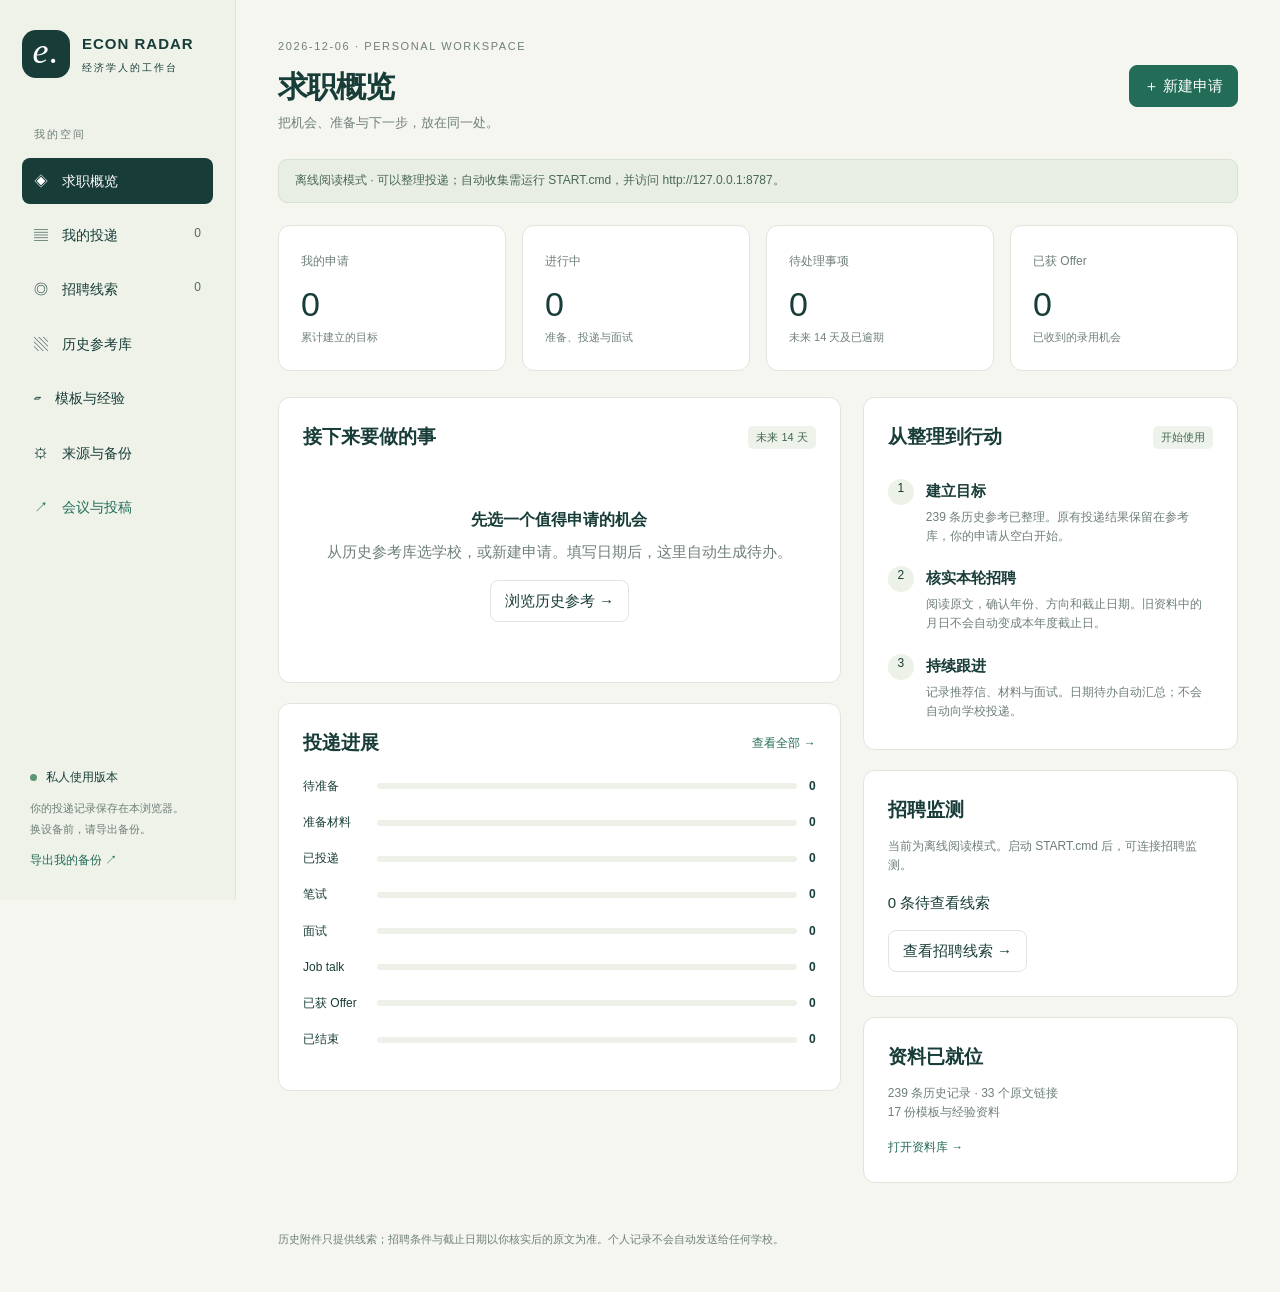
==== web/index.html @ aabb8504 "Add files via upload" ====
<!doctype html>
<html lang="zh-CN"><head><meta charset="utf-8"><meta name="viewport" content="width=device-width,initial-scale=1"><title>Econ Radar · 私人求职工作台</title><link rel="stylesheet" href="jobs.css"><script src="reference-data.js" defer></script><script src="core.js" defer></script><script src="jobs.js" defer></script></head>
<body>
<aside class="sidebar"><a class="brand" href="index.html"><span class="brandmark">e.</span><span>ECON RADAR<small>经济学人的工作台</small></span></a><div class="section-label">我的空间</div><nav aria-label="主导航"><button data-tab="overview" class="active">◈　求职概览</button><button data-tab="jobs">▤　我的投递 <span id="job-count">0</span></button><button data-tab="feed">◎　招聘线索 <span id="feed-count">0</span></button><button data-tab="references">▧　历史参考库</button><button data-tab="resources">▱　模板与经验</button><button data-tab="settings">⚙　来源与备份</button><a href="conferences.html">↗　会议与投稿</a></nav><div class="sidebar-foot"><span class="dot"></span> 私人使用版本<p>你的投递记录保存在本浏览器。<br>换设备前，请导出备份。</p><button id="side-backup" class="subtle">导出我的备份 ↗</button></div></aside>
<main><header><div><div class="eyebrow" id="today"></div><h1 id="page-title">求职概览</h1><p id="page-subtitle">把机会、准备与下一步，放在同一处。</p></div><button class="primary" id="add-job">＋ 新建申请</button></header>
<div id="storage-warning" class="notice danger" hidden></div><div id="mode-note" class="notice"></div><div id="main-content"></div><footer>历史附件只提供线索；招聘条件与截止日期以你核实后的原文为准。个人记录不会自动发送给任何学校。</footer></main>
<dialog id="editor"><form id="job-form"><div class="dialog-head"><div><div class="eyebrow">APPLICATION</div><h2 id="editor-title">新建申请</h2></div><button type="button" data-close aria-label="关闭">✕</button></div><input type="hidden" name="id"><div class="form-grid">
<label>学校 / 机构 *<input name="school" required maxlength="300"></label><label>学院 / 部门<input name="department" maxlength="300"></label><label>岗位<input name="role" placeholder="助理教授、讲师、博士后…"></label><label>城市<input name="city"></label><label>研究方向<input name="field"></label><label>优先级<select name="priority"><option>普通</option><option>优先</option><option>备选</option></select></label><label class="wide">招聘原文链接<input name="url" type="url" placeholder="https://…"></label><label>投递截止日期<input name="deadline" type="date"></label><label>投递阶段<select name="stage" id="stage-options"></select></label><label>投递日期<input name="appliedAt" type="date"></label><label>面试 / Job talk 日期<input name="interviewAt" type="date"></label><label>下次跟进日期<input name="followupAt" type="date"></label><label>推荐信截止日期<input name="referenceDue" type="date"></label><label>推荐信提交方式<select name="referenceMethod"><option>未确认</option><option>推荐人邮件发送</option><option>AEA 系统</option><option>学校系统</option><option>本人提交</option><option>无需推荐信</option></select></label><label>推荐信状态<select name="referenceState"><option>未联系</option><option>已联系</option><option>待发送</option><option>已完成</option></select></label>
<fieldset class="wide"><legend>已准备的材料</legend><div id="material-options" class="checks"></div></fieldset><label class="wide check"><input name="verified" type="checkbox">我已打开招聘原文，核实此岗位与填写的日期</label><label class="wide">私人备注 / 下一步<textarea name="notes" rows="4" placeholder="需要做什么、联系人、面试反馈…"></textarea></label><details class="wide"><summary>待遇与工作条件（填写已核实的信息）</summary><div class="form-grid"><label>待遇<input name="salary" placeholder="金额、税前税后、年份"></label><label>考核与聘期<input name="tenure"></label><label class="wide">教学和其他要求<input name="teaching"></label></div></details><input type="hidden" name="source"><div id="job-history" class="wide muted"></div></div><p id="form-error" class="error" role="alert"></p><div class="dialog-actions"><button type="button" id="delete-job" class="danger-text">删除申请</button><span class="spacer"></span><button type="button" data-close>取消</button><button class="primary" type="submit">保存申请</button></div></form></dialog>
<dialog id="detail"><div class="dialog-head"><h2>历史参考原文</h2><button data-close aria-label="关闭">✕</button></div><div id="detail-body"></div><div class="dialog-actions"><button data-close>关闭</button></div></dialog><input id="import-file" type="file" accept=".json,.csv" hidden><div id="toast" role="status" aria-live="polite"></div>
</body></html>
---- web/jobs.css ----
:root{--ink:#183d38;--muted:#6f7f79;--green:#236c58;--line:#dfe6de;--paper:#f5f6f0;--amber:#946019}*{box-sizing:border-box}body{margin:0;background:var(--paper);color:var(--ink);font:15px/1.6 -apple-system,BlinkMacSystemFont,"Segoe UI","Microsoft YaHei",sans-serif}button,input,select,textarea{font:inherit}button,a,input,select,textarea{touch-action:manipulation}button{cursor:pointer;border:1px solid var(--line);background:white;color:var(--ink);border-radius:8px;padding:8px 14px}button:hover{border-color:#5a8973;background:#f3f8f2}a{color:var(--green);text-decoration:none}a:hover{text-decoration:underline}button:focus-visible,a:focus-visible,input:focus,select:focus,textarea:focus{outline:2px solid #5a8973;outline-offset:3px}.sidebar{width:236px;position:fixed;inset:0 auto 0 0;padding:30px 22px;background:#eef2e9;border-right:1px solid var(--line);display:flex;flex-direction:column}.brand{display:flex;align-items:center;gap:12px;font-size:15px;font-weight:750;letter-spacing:1px;color:var(--ink)}.brandmark{font:italic 36px Georgia;background:var(--ink);color:#fff;width:48px;height:48px;text-align:center;border-radius:14px}.brand small{display:block;font-size:10px;font-weight:400;letter-spacing:2px;margin-top:4px}.section-label{font-size:11px;color:var(--muted);margin:48px 12px 14px;letter-spacing:2px}nav{display:grid;gap:8px}nav button,nav a{border:0;background:transparent;text-align:left;padding:12px;border-radius:8px;font-size:14px;display:block}nav .active{background:var(--ink);color:white}nav button span{float:right;font-size:12px;opacity:.75}.sidebar-foot{margin-top:auto;font-size:12px;padding:22px 8px 0}.sidebar-foot p{font-size:11px;color:var(--muted);line-height:1.9}.dot{display:inline-block;width:7px;height:7px;border-radius:50%;background:#5d9673;margin-right:6px}.subtle{background:none;border:0;padding:0;color:var(--green);font-size:12px}main{margin-left:236px;padding:38px 42px;max-width:1680px}header{display:flex;align-items:center;justify-content:space-between;gap:20px;margin-bottom:26px}.eyebrow{font-size:11px;letter-spacing:1.6px;color:var(--muted)}h1{font-size:30px;line-height:1.4;letter-spacing:-1px;margin:10px 0 5px}h2{font-size:19px;margin:0 0 12px}h3{font-size:15px;margin:0 0 5px}header p{margin:0;color:var(--muted);font-size:13px}.primary{background:var(--green);border-color:var(--green);color:white}.primary:hover{background:var(--ink);color:white}.notice{background:#e8eee4;border:1px solid #d7e1d3;padding:11px 16px;border-radius:9px;font-size:12px;margin-bottom:22px;color:#4a6759}.danger{background:#fff0ed;border-color:#ebc4bc;color:#9d3020}.stats{display:grid;grid-template-columns:repeat(4,1fr);gap:16px;margin-bottom:26px}.stat{background:white;border:1px solid var(--line);border-radius:12px;padding:22px}.stat small{color:var(--muted);font-size:12px}.stat strong{display:block;font-size:34px;line-height:1.2;margin-top:12px;font-weight:500}.stat em{font-style:normal;color:var(--muted);font-size:11px}.grid{display:grid;grid-template-columns:1.5fr 1fr;gap:22px}.panel{background:white;border:1px solid var(--line);border-radius:12px;padding:24px;margin-bottom:20px}.panel-head{display:flex;justify-content:space-between;gap:12px;align-items:center;margin-bottom:18px}.panel-head h2{margin:0}.muted{color:var(--muted);font-size:12px}.empty{padding:36px 20px;text-align:center;color:var(--muted)}.empty strong{color:var(--ink);display:block;font-size:16px;margin-bottom:8px}.empty button{margin-top:16px}.task{display:flex;align-items:center;gap:14px;padding:14px 0;border-bottom:1px solid #edf0ea}.task:last-child{border:0}.task-date{min-width:64px;font-size:13px;font-weight:600}.task .grow{flex:1}.pill{display:inline-block;padding:3px 8px;background:#edf3eb;border-radius:5px;font-size:11px;white-space:nowrap;color:#42644f}.pill.warn{background:#fbefd9;color:var(--amber)}.pill.red{background:#fbe9e5;color:#9d3020}.toolbar{display:flex;gap:10px;flex-wrap:wrap;margin-bottom:20px}input,select,textarea{border:1px solid var(--line);border-radius:7px;background:white;padding:9px 11px;min-width:0;color:var(--ink)}.toolbar input{flex:1;min-width:190px}label{display:grid;gap:6px;font-size:12px}label input,label select,label textarea{width:100%;font-size:14px}.table-wrap{overflow-x:auto;background:white;border:1px solid var(--line);border-radius:10px}table{border-collapse:collapse;width:100%;text-align:left;font-size:13px}th{background:#edf1e8;font-size:11px;font-weight:500;color:#526e5e;padding:13px 16px;white-space:nowrap}td{padding:16px;vertical-align:top;border-bottom:1px solid #edf0ea;min-width:110px}td:first-child{min-width:210px}td button{font-size:12px;padding:5px 10px}td strong{font-weight:600}td .muted{display:block;margin-top:5px}.cards{display:grid;grid-template-columns:repeat(2,minmax(0,1fr));gap:16px}.card{background:white;border:1px solid var(--line);padding:21px;border-radius:11px}.card h3{font-size:16px;margin:10px 0}.card p{font-size:12px;color:var(--muted);overflow-wrap:anywhere}.card-actions{display:flex;gap:10px;align-items:center;flex-wrap:wrap;margin-top:18px;font-size:12px}.card-actions button{font-size:12px}.progress-row{display:flex;align-items:center;gap:12px;font-size:12px;margin:17px 0}.progress-row span{width:62px}.progress-row .bar{height:6px;background:#edf1e8;flex:1;border-radius:4px;overflow:hidden}.bar i{display:block;height:100%;background:#699578}.steps{display:grid;gap:16px;padding-top:8px}.steps p{margin:4px 0;color:var(--muted);font-size:12px}.step{display:flex;gap:12px}.step>span{border-radius:50%;width:26px;height:26px;text-align:center;background:#edf2e8;font-size:12px;flex:none}.pager{display:flex;justify-content:space-between;align-items:center;margin-top:18px;font-size:12px}.source-row{display:flex;gap:15px;align-items:flex-start;padding:17px 0;border-bottom:1px solid var(--line)}.source-row>div{flex:1;min-width:0}.source-row p{font-size:12px;margin:4px 0;overflow-wrap:anywhere}.source-row input{margin-top:5px}.source-row button{font-size:11px}footer{font-size:11px;color:var(--muted);padding:28px 0 5px}dialog{border:1px solid var(--line);border-radius:15px;padding:26px;width:min(780px,94vw);max-height:90vh;color:var(--ink);box-shadow:0 24px 90px #10291d33}dialog::backdrop{background:#152c2666}.dialog-head,.dialog-actions{display:flex;gap:12px;justify-content:space-between;align-items:center}.dialog-head{margin-bottom:22px}.dialog-head h2{margin:2px 0}.dialog-head button{border:0}.form-grid{display:grid;grid-template-columns:1fr 1fr;gap:16px}.wide{grid-column:1/-1}.check{display:flex;align-items:center}.check input{width:auto}.checks{display:flex;flex-wrap:wrap;gap:14px}.checks label{display:flex;align-items:center}.checks input{width:auto}fieldset{border:1px solid var(--line);border-radius:8px;padding:14px;font-size:12px}.dialog-actions{padding-top:22px}.spacer{flex:1}.danger-text,.error{color:#a84230}.error{font-size:12px}.form-grid details .form-grid{margin-top:12px}pre{white-space:pre-wrap;overflow-wrap:anywhere;background:var(--paper);padding:18px;font:13px/1.8 inherit}#toast{position:fixed;bottom:24px;left:50%;transform:translateX(-50%);background:var(--ink);color:white;padding:12px 22px;border-radius:8px;z-index:10;display:none;font-size:13px;max-width:90vw}button:disabled{opacity:.45;cursor:not-allowed}[hidden]{display:none!important}.section-gap{margin-top:24px}.resource{display:flex;justify-content:space-between;gap:16px;padding:13px 0;border-bottom:1px solid var(--line);font-size:13px}.resource span{overflow-wrap:anywhere}.source-add{display:grid;grid-template-columns:1fr 2fr auto;gap:10px;margin-top:20px}.links-list a{display:block;font-size:13px;margin:15px 0;overflow-wrap:anywhere}@media(max-width:1050px){.sidebar{width:200px;padding:25px 15px}main{margin-left:200px;padding:28px 25px}.grid{grid-template-columns:1fr}.stats{gap:10px}.stat{padding:16px}.cards{grid-template-columns:1fr}}@media(max-width:700px){.sidebar{position:static;width:auto;padding:18px}.brand{font-size:13px}.brandmark{width:38px;height:38px;font-size:28px}.section-label,.sidebar-foot{display:none}nav{display:flex;overflow-x:auto;margin-top:18px;gap:5px}nav button,nav a{white-space:nowrap;padding:9px 10px;font-size:12px}nav button span{display:none}main{margin:0;padding:24px 16px}h1{font-size:25px}header{align-items:flex-start}.stats{grid-template-columns:repeat(2,1fr)}.stat strong{font-size:28px}.panel{padding:18px}.form-grid{grid-template-columns:1fr}.wide{grid-column:1}.source-add{grid-template-columns:1fr}dialog{padding:20px}.task{flex-wrap:wrap}.cards{grid-template-columns:1fr}header .primary{font-size:12px;padding:8px 10px;white-space:nowrap}}
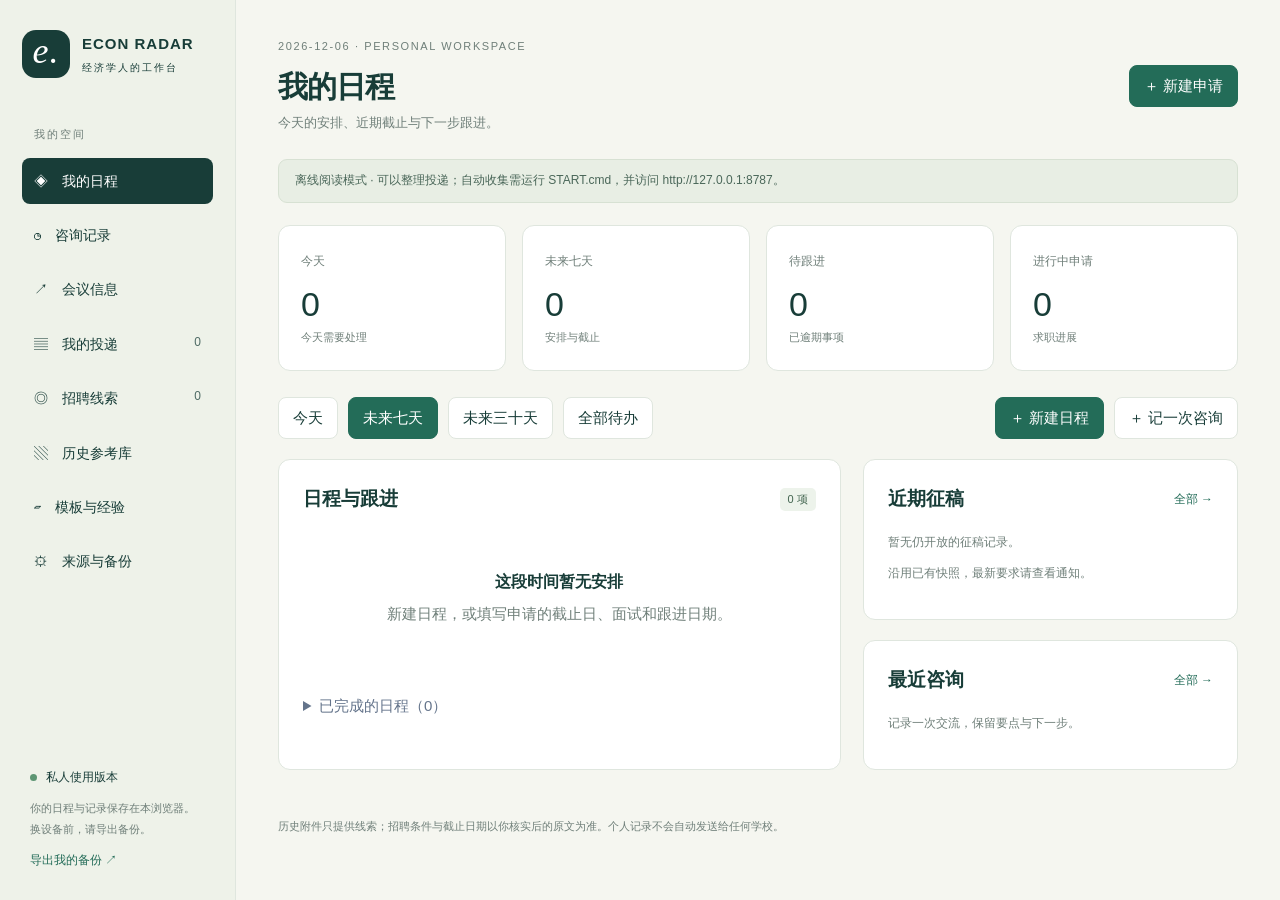
==== commit 853b75b2: "feat: add schedule homepage, consultation records and conference planning" ====
--- a/web/index.html
+++ b/web/index.html
@@ -1,11 +1,11 @@
 <!doctype html>
-<html lang="zh-CN"><head><meta charset="utf-8"><meta name="viewport" content="width=device-width,initial-scale=1"><title>Econ Radar · 私人求职工作台</title><link rel="stylesheet" href="jobs.css"><script src="reference-data.js" defer></script><script src="core.js" defer></script><script src="jobs.js" defer></script></head>
+<html lang="zh-CN"><head><meta charset="utf-8"><meta name="viewport" content="width=device-width,initial-scale=1"><title>Econ Radar · 私人专业工作台</title><link rel="stylesheet" href="jobs.css"><script src="reference-data.js" defer></script><script src="conference-data.js" defer></script><script src="core.js" defer></script><script src="jobs.js" defer></script></head>
 <body>
-<aside class="sidebar"><a class="brand" href="index.html"><span class="brandmark">e.</span><span>ECON RADAR<small>经济学人的工作台</small></span></a><div class="section-label">我的空间</div><nav aria-label="主导航"><button data-tab="overview" class="active">◈　求职概览</button><button data-tab="jobs">▤　我的投递 <span id="job-count">0</span></button><button data-tab="feed">◎　招聘线索 <span id="feed-count">0</span></button><button data-tab="references">▧　历史参考库</button><button data-tab="resources">▱　模板与经验</button><button data-tab="settings">⚙　来源与备份</button><a href="conferences.html">↗　会议与投稿</a></nav><div class="sidebar-foot"><span class="dot"></span> 私人使用版本<p>你的投递记录保存在本浏览器。<br>换设备前，请导出备份。</p><button id="side-backup" class="subtle">导出我的备份 ↗</button></div></aside>
+<aside class="sidebar"><a class="brand" href="index.html"><span class="brandmark">e.</span><span>ECON RADAR<small>经济学人的工作台</small></span></a><div class="section-label">我的空间</div><nav aria-label="主导航"><button data-tab="overview" class="active">◈　我的日程</button><button data-tab="consultations">◷　咨询记录</button><button data-tab="conferences">↗　会议信息</button><button data-tab="jobs">▤　我的投递 <span id="job-count">0</span></button><button data-tab="feed">◎　招聘线索 <span id="feed-count">0</span></button><button data-tab="references">▧　历史参考库</button><button data-tab="resources">▱　模板与经验</button><button data-tab="settings">⚙　来源与备份</button></nav><div class="sidebar-foot"><span class="dot"></span> 私人使用版本<p>你的日程与记录保存在本浏览器。<br>换设备前，请导出备份。</p><button id="side-backup" class="subtle">导出我的备份 ↗</button></div></aside>
 <main><header><div><div class="eyebrow" id="today"></div><h1 id="page-title">求职概览</h1><p id="page-subtitle">把机会、准备与下一步，放在同一处。</p></div><button class="primary" id="add-job">＋ 新建申请</button></header>
 <div id="storage-warning" class="notice danger" hidden></div><div id="mode-note" class="notice"></div><div id="main-content"></div><footer>历史附件只提供线索；招聘条件与截止日期以你核实后的原文为准。个人记录不会自动发送给任何学校。</footer></main>
 <dialog id="editor"><form id="job-form"><div class="dialog-head"><div><div class="eyebrow">APPLICATION</div><h2 id="editor-title">新建申请</h2></div><button type="button" data-close aria-label="关闭">✕</button></div><input type="hidden" name="id"><div class="form-grid">
 <label>学校 / 机构 *<input name="school" required maxlength="300"></label><label>学院 / 部门<input name="department" maxlength="300"></label><label>岗位<input name="role" placeholder="助理教授、讲师、博士后…"></label><label>城市<input name="city"></label><label>研究方向<input name="field"></label><label>优先级<select name="priority"><option>普通</option><option>优先</option><option>备选</option></select></label><label class="wide">招聘原文链接<input name="url" type="url" placeholder="https://…"></label><label>投递截止日期<input name="deadline" type="date"></label><label>投递阶段<select name="stage" id="stage-options"></select></label><label>投递日期<input name="appliedAt" type="date"></label><label>面试 / Job talk 日期<input name="interviewAt" type="date"></label><label>下次跟进日期<input name="followupAt" type="date"></label><label>推荐信截止日期<input name="referenceDue" type="date"></label><label>推荐信提交方式<select name="referenceMethod"><option>未确认</option><option>推荐人邮件发送</option><option>AEA 系统</option><option>学校系统</option><option>本人提交</option><option>无需推荐信</option></select></label><label>推荐信状态<select name="referenceState"><option>未联系</option><option>已联系</option><option>待发送</option><option>已完成</option></select></label>
 <fieldset class="wide"><legend>已准备的材料</legend><div id="material-options" class="checks"></div></fieldset><label class="wide check"><input name="verified" type="checkbox">我已打开招聘原文，核实此岗位与填写的日期</label><label class="wide">私人备注 / 下一步<textarea name="notes" rows="4" placeholder="需要做什么、联系人、面试反馈…"></textarea></label><details class="wide"><summary>待遇与工作条件（填写已核实的信息）</summary><div class="form-grid"><label>待遇<input name="salary" placeholder="金额、税前税后、年份"></label><label>考核与聘期<input name="tenure"></label><label class="wide">教学和其他要求<input name="teaching"></label></div></details><input type="hidden" name="source"><div id="job-history" class="wide muted"></div></div><p id="form-error" class="error" role="alert"></p><div class="dialog-actions"><button type="button" id="delete-job" class="danger-text">删除申请</button><span class="spacer"></span><button type="button" data-close>取消</button><button class="primary" type="submit">保存申请</button></div></form></dialog>
 <dialog id="detail"><div class="dialog-head"><h2>历史参考原文</h2><button data-close aria-label="关闭">✕</button></div><div id="detail-body"></div><div class="dialog-actions"><button data-close>关闭</button></div></dialog><input id="import-file" type="file" accept=".json,.csv" hidden><div id="toast" role="status" aria-live="polite"></div>
-</body></html>
+<dialog id="planner-editor"><form id="planner-form"><div class="dialog-head"><h2 id="planner-title">新建日程</h2><button type="button" data-close aria-label="关闭">✕</button></div><div id="planner-fields" class="form-grid"></div><p id="planner-error" class="error" role="alert"></p><div class="dialog-actions"><button type="button" id="planner-delete" class="danger-text">删除记录</button><span class="spacer"></span><button type="button" data-close>取消</button><button class="primary">保存</button></div></form></dialog></body></html>
--- a/web/jobs.css
+++ b/web/jobs.css
@@ -1 +1,4 @@
 :root{--ink:#183d38;--muted:#6f7f79;--green:#236c58;--line:#dfe6de;--paper:#f5f6f0;--amber:#946019}*{box-sizing:border-box}body{margin:0;background:var(--paper);color:var(--ink);font:15px/1.6 -apple-system,BlinkMacSystemFont,"Segoe UI","Microsoft YaHei",sans-serif}button,input,select,textarea{font:inherit}button,a,input,select,textarea{touch-action:manipulation}button{cursor:pointer;border:1px solid var(--line);background:white;color:var(--ink);border-radius:8px;padding:8px 14px}button:hover{border-color:#5a8973;background:#f3f8f2}a{color:var(--green);text-decoration:none}a:hover{text-decoration:underline}button:focus-visible,a:focus-visible,input:focus,select:focus,textarea:focus{outline:2px solid #5a8973;outline-offset:3px}.sidebar{width:236px;position:fixed;inset:0 auto 0 0;padding:30px 22px;background:#eef2e9;border-right:1px solid var(--line);display:flex;flex-direction:column}.brand{display:flex;align-items:center;gap:12px;font-size:15px;font-weight:750;letter-spacing:1px;color:var(--ink)}.brandmark{font:italic 36px Georgia;background:var(--ink);color:#fff;width:48px;height:48px;text-align:center;border-radius:14px}.brand small{display:block;font-size:10px;font-weight:400;letter-spacing:2px;margin-top:4px}.section-label{font-size:11px;color:var(--muted);margin:48px 12px 14px;letter-spacing:2px}nav{display:grid;gap:8px}nav button,nav a{border:0;background:transparent;text-align:left;padding:12px;border-radius:8px;font-size:14px;display:block}nav .active{background:var(--ink);color:white}nav button span{float:right;font-size:12px;opacity:.75}.sidebar-foot{margin-top:auto;font-size:12px;padding:22px 8px 0}.sidebar-foot p{font-size:11px;color:var(--muted);line-height:1.9}.dot{display:inline-block;width:7px;height:7px;border-radius:50%;background:#5d9673;margin-right:6px}.subtle{background:none;border:0;padding:0;color:var(--green);font-size:12px}main{margin-left:236px;padding:38px 42px;max-width:1680px}header{display:flex;align-items:center;justify-content:space-between;gap:20px;margin-bottom:26px}.eyebrow{font-size:11px;letter-spacing:1.6px;color:var(--muted)}h1{font-size:30px;line-height:1.4;letter-spacing:-1px;margin:10px 0 5px}h2{font-size:19px;margin:0 0 12px}h3{font-size:15px;margin:0 0 5px}header p{margin:0;color:var(--muted);font-size:13px}.primary{background:var(--green);border-color:var(--green);color:white}.primary:hover{background:var(--ink);color:white}.notice{background:#e8eee4;border:1px solid #d7e1d3;padding:11px 16px;border-radius:9px;font-size:12px;margin-bottom:22px;color:#4a6759}.danger{background:#fff0ed;border-color:#ebc4bc;color:#9d3020}.stats{display:grid;grid-template-columns:repeat(4,1fr);gap:16px;margin-bottom:26px}.stat{background:white;border:1px solid var(--line);border-radius:12px;padding:22px}.stat small{color:var(--muted);font-size:12px}.stat strong{display:block;font-size:34px;line-height:1.2;margin-top:12px;font-weight:500}.stat em{font-style:normal;color:var(--muted);font-size:11px}.grid{display:grid;grid-template-columns:1.5fr 1fr;gap:22px}.panel{background:white;border:1px solid var(--line);border-radius:12px;padding:24px;margin-bottom:20px}.panel-head{display:flex;justify-content:space-between;gap:12px;align-items:center;margin-bottom:18px}.panel-head h2{margin:0}.muted{color:var(--muted);font-size:12px}.empty{padding:36px 20px;text-align:center;color:var(--muted)}.empty strong{color:var(--ink);display:block;font-size:16px;margin-bottom:8px}.empty button{margin-top:16px}.task{display:flex;align-items:center;gap:14px;padding:14px 0;border-bottom:1px solid #edf0ea}.task:last-child{border:0}.task-date{min-width:64px;font-size:13px;font-weight:600}.task .grow{flex:1}.pill{display:inline-block;padding:3px 8px;background:#edf3eb;border-radius:5px;font-size:11px;white-space:nowrap;color:#42644f}.pill.warn{background:#fbefd9;color:var(--amber)}.pill.red{background:#fbe9e5;color:#9d3020}.toolbar{display:flex;gap:10px;flex-wrap:wrap;margin-bottom:20px}input,select,textarea{border:1px solid var(--line);border-radius:7px;background:white;padding:9px 11px;min-width:0;color:var(--ink)}.toolbar input{flex:1;min-width:190px}label{display:grid;gap:6px;font-size:12px}label input,label select,label textarea{width:100%;font-size:14px}.table-wrap{overflow-x:auto;background:white;border:1px solid var(--line);border-radius:10px}table{border-collapse:collapse;width:100%;text-align:left;font-size:13px}th{background:#edf1e8;font-size:11px;font-weight:500;color:#526e5e;padding:13px 16px;white-space:nowrap}td{padding:16px;vertical-align:top;border-bottom:1px solid #edf0ea;min-width:110px}td:first-child{min-width:210px}td button{font-size:12px;padding:5px 10px}td strong{font-weight:600}td .muted{display:block;margin-top:5px}.cards{display:grid;grid-template-columns:repeat(2,minmax(0,1fr));gap:16px}.card{background:white;border:1px solid var(--line);padding:21px;border-radius:11px}.card h3{font-size:16px;margin:10px 0}.card p{font-size:12px;color:var(--muted);overflow-wrap:anywhere}.card-actions{display:flex;gap:10px;align-items:center;flex-wrap:wrap;margin-top:18px;font-size:12px}.card-actions button{font-size:12px}.progress-row{display:flex;align-items:center;gap:12px;font-size:12px;margin:17px 0}.progress-row span{width:62px}.progress-row .bar{height:6px;background:#edf1e8;flex:1;border-radius:4px;overflow:hidden}.bar i{display:block;height:100%;background:#699578}.steps{display:grid;gap:16px;padding-top:8px}.steps p{margin:4px 0;color:var(--muted);font-size:12px}.step{display:flex;gap:12px}.step>span{border-radius:50%;width:26px;height:26px;text-align:center;background:#edf2e8;font-size:12px;flex:none}.pager{display:flex;justify-content:space-between;align-items:center;margin-top:18px;font-size:12px}.source-row{display:flex;gap:15px;align-items:flex-start;padding:17px 0;border-bottom:1px solid var(--line)}.source-row>div{flex:1;min-width:0}.source-row p{font-size:12px;margin:4px 0;overflow-wrap:anywhere}.source-row input{margin-top:5px}.source-row button{font-size:11px}footer{font-size:11px;color:var(--muted);padding:28px 0 5px}dialog{border:1px solid var(--line);border-radius:15px;padding:26px;width:min(780px,94vw);max-height:90vh;color:var(--ink);box-shadow:0 24px 90px #10291d33}dialog::backdrop{background:#152c2666}.dialog-head,.dialog-actions{display:flex;gap:12px;justify-content:space-between;align-items:center}.dialog-head{margin-bottom:22px}.dialog-head h2{margin:2px 0}.dialog-head button{border:0}.form-grid{display:grid;grid-template-columns:1fr 1fr;gap:16px}.wide{grid-column:1/-1}.check{display:flex;align-items:center}.check input{width:auto}.checks{display:flex;flex-wrap:wrap;gap:14px}.checks label{display:flex;align-items:center}.checks input{width:auto}fieldset{border:1px solid var(--line);border-radius:8px;padding:14px;font-size:12px}.dialog-actions{padding-top:22px}.spacer{flex:1}.danger-text,.error{color:#a84230}.error{font-size:12px}.form-grid details .form-grid{margin-top:12px}pre{white-space:pre-wrap;overflow-wrap:anywhere;background:var(--paper);padding:18px;font:13px/1.8 inherit}#toast{position:fixed;bottom:24px;left:50%;transform:translateX(-50%);background:var(--ink);color:white;padding:12px 22px;border-radius:8px;z-index:10;display:none;font-size:13px;max-width:90vw}button:disabled{opacity:.45;cursor:not-allowed}[hidden]{display:none!important}.section-gap{margin-top:24px}.resource{display:flex;justify-content:space-between;gap:16px;padding:13px 0;border-bottom:1px solid var(--line);font-size:13px}.resource span{overflow-wrap:anywhere}.source-add{display:grid;grid-template-columns:1fr 2fr auto;gap:10px;margin-top:20px}.links-list a{display:block;font-size:13px;margin:15px 0;overflow-wrap:anywhere}@media(max-width:1050px){.sidebar{width:200px;padding:25px 15px}main{margin-left:200px;padding:28px 25px}.grid{grid-template-columns:1fr}.stats{gap:10px}.stat{padding:16px}.cards{grid-template-columns:1fr}}@media(max-width:700px){.sidebar{position:static;width:auto;padding:18px}.brand{font-size:13px}.brandmark{width:38px;height:38px;font-size:28px}.section-label,.sidebar-foot{display:none}nav{display:flex;overflow-x:auto;margin-top:18px;gap:5px}nav button,nav a{white-space:nowrap;padding:9px 10px;font-size:12px}nav button span{display:none}main{margin:0;padding:24px 16px}h1{font-size:25px}header{align-items:flex-start}.stats{grid-template-columns:repeat(2,1fr)}.stat strong{font-size:28px}.panel{padding:18px}.form-grid{grid-template-columns:1fr}.wide{grid-column:1}.source-add{grid-template-columns:1fr}dialog{padding:20px}.task{flex-wrap:wrap}.cards{grid-template-columns:1fr}header .primary{font-size:12px;padding:8px 10px;white-space:nowrap}}
+
+/* Schedule and consultation views */
+.task-date small{display:block;font-size:11px;margin-top:5px}.record-text{white-space:pre-wrap;overflow-wrap:anywhere;max-height:240px;overflow:auto}.upcoming{padding:16px 0;border-bottom:1px solid var(--line,#e5e7eb)}.upcoming h3{margin:10px 0;font-size:15px;line-height:1.6}.completed{margin-top:20px;color:#64748b}.completed summary{cursor:pointer;padding:12px 0}.range-tabs{flex-wrap:wrap}.task .grow{min-width:0;overflow-wrap:anywhere}.card h3{overflow-wrap:anywhere}.card-actions{flex-wrap:wrap}#planner-editor{width:min(760px,calc(100vw - 32px));max-height:90vh;overflow:auto}#planner-editor textarea{resize:vertical}@media(max-width:700px){.task{flex-wrap:wrap;gap:10px}.task .grow{flex-basis:calc(100% - 80px)}.range-tabs .spacer{display:none}.stats{grid-template-columns:repeat(2,1fr)}.panel-head{flex-wrap:wrap;gap:10px}.toolbar input{min-width:0}.cards{grid-template-columns:1fr}}
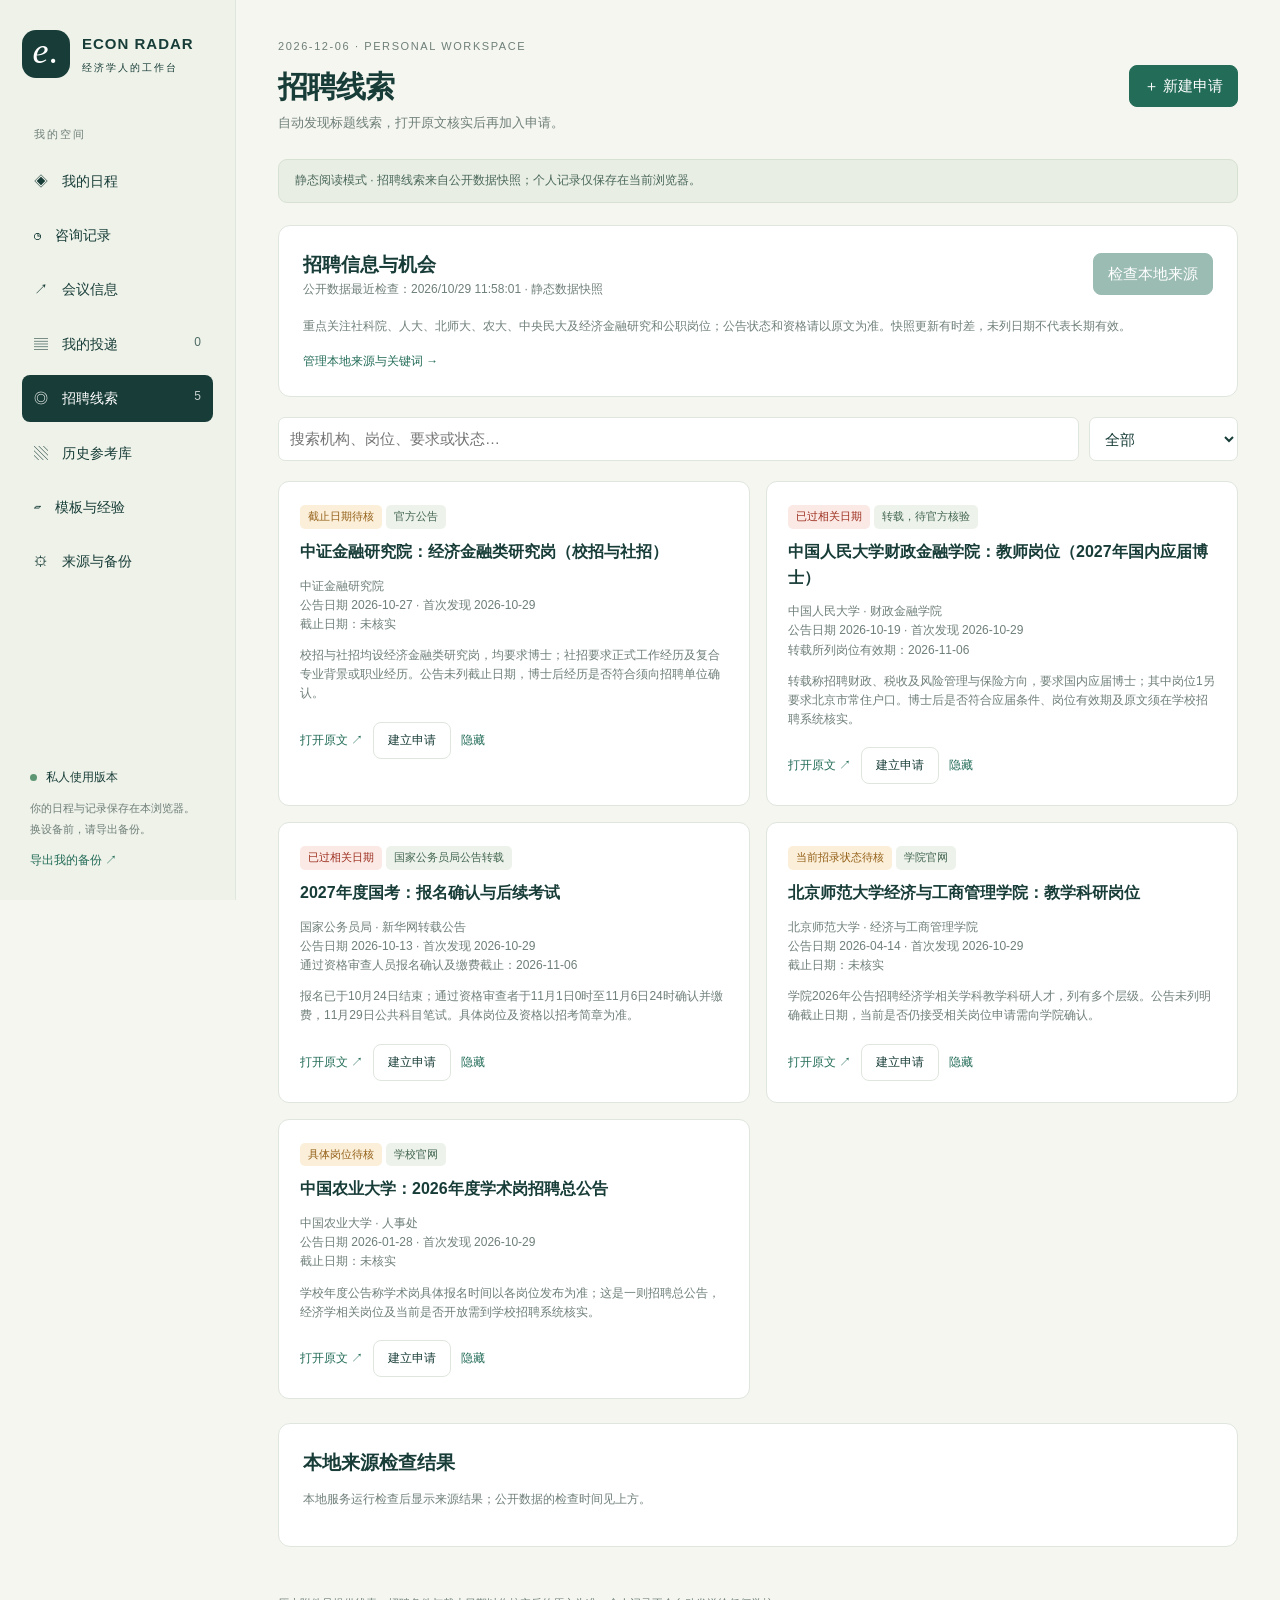
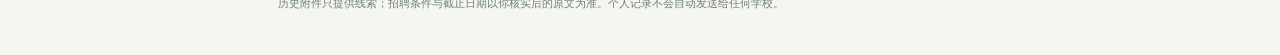
==== commit 2710e7c3: "Add public economics recruitment feed" ====
--- a/web/index.html
+++ b/web/index.html
@@ -1,7 +1,7 @@
 <!doctype html>
-<html lang="zh-CN"><head><meta charset="utf-8"><meta name="viewport" content="width=device-width,initial-scale=1"><title>Econ Radar · 私人专业工作台</title><link rel="stylesheet" href="jobs.css"><script src="reference-data.js" defer></script><script src="conference-data.js" defer></script><script src="core.js" defer></script><script src="jobs.js" defer></script></head>
+<html lang="zh-CN"><head><meta charset="utf-8"><meta name="viewport" content="width=device-width,initial-scale=1"><title>Econ Radar · 私人专业工作台</title><link rel="stylesheet" href="jobs.css"><script src="reference-data.js" defer></script><script src="conference-data.js" defer></script><script src="public-jobs.js" defer></script><script src="core.js" defer></script><script src="jobs.js" defer></script></head>
 <body>
-<aside class="sidebar"><a class="brand" href="index.html"><span class="brandmark">e.</span><span>ECON RADAR<small>经济学人的工作台</small></span></a><div class="section-label">我的空间</div><nav aria-label="主导航"><button data-tab="overview" class="active">◈　我的日程</button><button data-tab="consultations">◷　咨询记录</button><button data-tab="conferences">↗　会议信息</button><button data-tab="jobs">▤　我的投递 <span id="job-count">0</span></button><button data-tab="feed">◎　招聘线索 <span id="feed-count">0</span></button><button data-tab="references">▧　历史参考库</button><button data-tab="resources">▱　模板与经验</button><button data-tab="settings">⚙　来源与备份</button></nav><div class="sidebar-foot"><span class="dot"></span> 私人使用版本<p>你的日程与记录保存在本浏览器。<br>换设备前，请导出备份。</p><button id="side-backup" class="subtle">导出我的备份 ↗</button></div></aside>
+<aside class="sidebar"><a class="brand" href="index.html"><span class="brandmark">e.</span><span>ECON RADAR<small>经济学人的工作台</small></span></a><div class="section-label">我的空间</div><nav aria-label="主导航"><button data-tab="overview">◈　我的日程</button><button data-tab="consultations">◷　咨询记录</button><button data-tab="conferences">↗　会议信息</button><button data-tab="jobs">▤　我的投递 <span id="job-count">0</span></button><button data-tab="feed" class="active">◎　招聘线索 <span id="feed-count">0</span></button><button data-tab="references">▧　历史参考库</button><button data-tab="resources">▱　模板与经验</button><button data-tab="settings">⚙　来源与备份</button></nav><div class="sidebar-foot"><span class="dot"></span> 私人使用版本<p>你的日程与记录保存在本浏览器。<br>换设备前，请导出备份。</p><button id="side-backup" class="subtle">导出我的备份 ↗</button></div></aside>
 <main><header><div><div class="eyebrow" id="today"></div><h1 id="page-title">求职概览</h1><p id="page-subtitle">把机会、准备与下一步，放在同一处。</p></div><button class="primary" id="add-job">＋ 新建申请</button></header>
 <div id="storage-warning" class="notice danger" hidden></div><div id="mode-note" class="notice"></div><div id="main-content"></div><footer>历史附件只提供线索；招聘条件与截止日期以你核实后的原文为准。个人记录不会自动发送给任何学校。</footer></main>
 <dialog id="editor"><form id="job-form"><div class="dialog-head"><div><div class="eyebrow">APPLICATION</div><h2 id="editor-title">新建申请</h2></div><button type="button" data-close aria-label="关闭">✕</button></div><input type="hidden" name="id"><div class="form-grid">
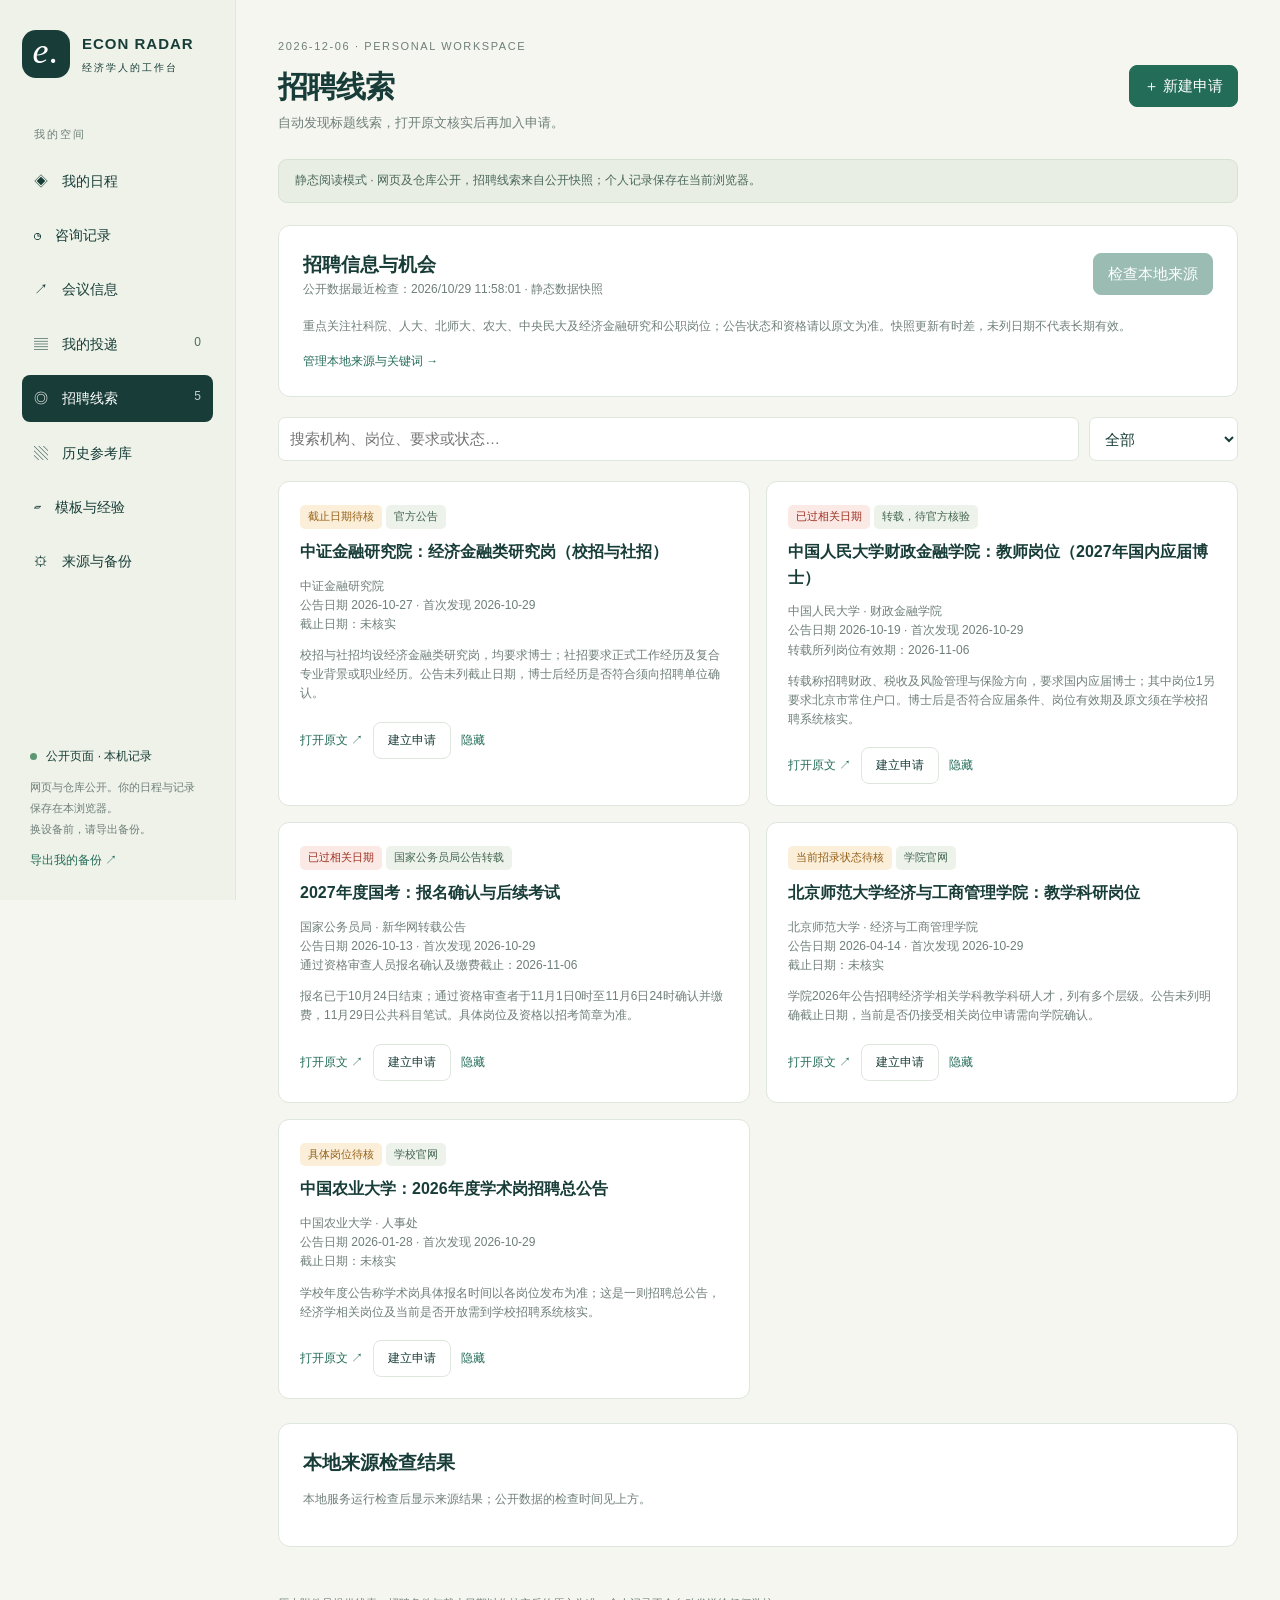
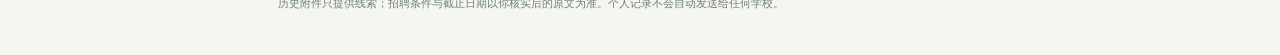
==== commit e7dae636: "Clarify public access and browser-local records" ====
--- a/web/index.html
+++ b/web/index.html
@@ -1,7 +1,7 @@
 <!doctype html>
-<html lang="zh-CN"><head><meta charset="utf-8"><meta name="viewport" content="width=device-width,initial-scale=1"><title>Econ Radar · 私人专业工作台</title><link rel="stylesheet" href="jobs.css"><script src="reference-data.js" defer></script><script src="conference-data.js" defer></script><script src="public-jobs.js" defer></script><script src="core.js" defer></script><script src="jobs.js" defer></script></head>
+<html lang="zh-CN"><head><meta charset="utf-8"><meta name="viewport" content="width=device-width,initial-scale=1"><title>Econ Radar · 经济学求职与会议</title><link rel="stylesheet" href="jobs.css"><script src="reference-data.js" defer></script><script src="conference-data.js" defer></script><script src="public-jobs.js" defer></script><script src="core.js" defer></script><script src="jobs.js" defer></script></head>
 <body>
-<aside class="sidebar"><a class="brand" href="index.html"><span class="brandmark">e.</span><span>ECON RADAR<small>经济学人的工作台</small></span></a><div class="section-label">我的空间</div><nav aria-label="主导航"><button data-tab="overview">◈　我的日程</button><button data-tab="consultations">◷　咨询记录</button><button data-tab="conferences">↗　会议信息</button><button data-tab="jobs">▤　我的投递 <span id="job-count">0</span></button><button data-tab="feed" class="active">◎　招聘线索 <span id="feed-count">0</span></button><button data-tab="references">▧　历史参考库</button><button data-tab="resources">▱　模板与经验</button><button data-tab="settings">⚙　来源与备份</button></nav><div class="sidebar-foot"><span class="dot"></span> 私人使用版本<p>你的日程与记录保存在本浏览器。<br>换设备前，请导出备份。</p><button id="side-backup" class="subtle">导出我的备份 ↗</button></div></aside>
+<aside class="sidebar"><a class="brand" href="index.html"><span class="brandmark">e.</span><span>ECON RADAR<small>经济学人的工作台</small></span></a><div class="section-label">我的空间</div><nav aria-label="主导航"><button data-tab="overview">◈　我的日程</button><button data-tab="consultations">◷　咨询记录</button><button data-tab="conferences">↗　会议信息</button><button data-tab="jobs">▤　我的投递 <span id="job-count">0</span></button><button data-tab="feed" class="active">◎　招聘线索 <span id="feed-count">0</span></button><button data-tab="references">▧　历史参考库</button><button data-tab="resources">▱　模板与经验</button><button data-tab="settings">⚙　来源与备份</button></nav><div class="sidebar-foot"><span class="dot"></span> 公开页面 · 本机记录<p>网页与仓库公开。你的日程与记录保存在本浏览器。<br>换设备前，请导出备份。</p><button id="side-backup" class="subtle">导出我的备份 ↗</button></div></aside>
 <main><header><div><div class="eyebrow" id="today"></div><h1 id="page-title">求职概览</h1><p id="page-subtitle">把机会、准备与下一步，放在同一处。</p></div><button class="primary" id="add-job">＋ 新建申请</button></header>
 <div id="storage-warning" class="notice danger" hidden></div><div id="mode-note" class="notice"></div><div id="main-content"></div><footer>历史附件只提供线索；招聘条件与截止日期以你核实后的原文为准。个人记录不会自动发送给任何学校。</footer></main>
 <dialog id="editor"><form id="job-form"><div class="dialog-head"><div><div class="eyebrow">APPLICATION</div><h2 id="editor-title">新建申请</h2></div><button type="button" data-close aria-label="关闭">✕</button></div><input type="hidden" name="id"><div class="form-grid">
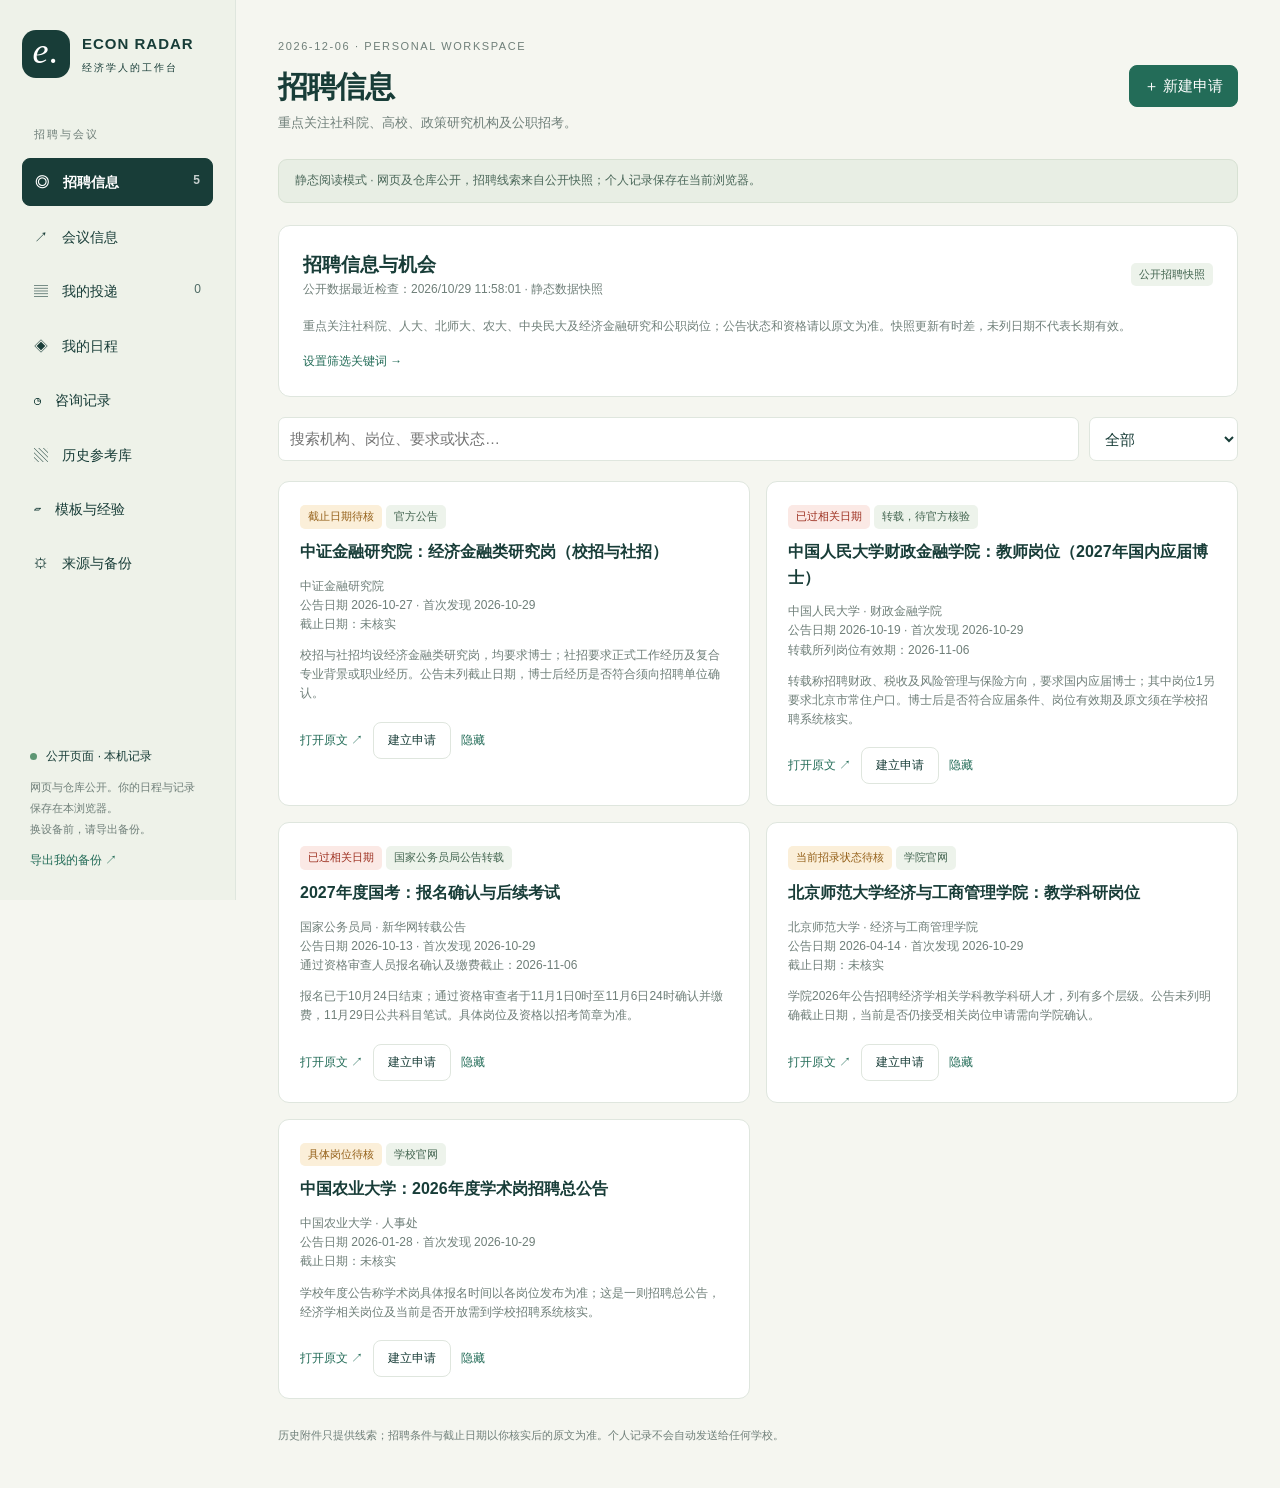
==== commit 2c214018: "Prioritize recruitment in navigation" ====
--- a/web/index.html
+++ b/web/index.html
@@ -1,8 +1,8 @@
 <!doctype html>
-<html lang="zh-CN"><head><meta charset="utf-8"><meta name="viewport" content="width=device-width,initial-scale=1"><title>Econ Radar · 经济学求职与会议</title><link rel="stylesheet" href="jobs.css"><script src="reference-data.js" defer></script><script src="conference-data.js" defer></script><script src="public-jobs.js" defer></script><script src="core.js" defer></script><script src="jobs.js" defer></script></head>
+<html lang="zh-CN"><head><meta charset="utf-8"><meta name="viewport" content="width=device-width,initial-scale=1"><title>Econ Radar · 经济学求职与会议</title><link rel="stylesheet" href="jobs.css?v=20261029b"><script src="reference-data.js" defer></script><script src="conference-data.js" defer></script><script src="public-jobs.js" defer></script><script src="core.js" defer></script><script src="jobs.js?v=20261029b" defer></script></head>
 <body>
-<aside class="sidebar"><a class="brand" href="index.html"><span class="brandmark">e.</span><span>ECON RADAR<small>经济学人的工作台</small></span></a><div class="section-label">我的空间</div><nav aria-label="主导航"><button data-tab="overview">◈　我的日程</button><button data-tab="consultations">◷　咨询记录</button><button data-tab="conferences">↗　会议信息</button><button data-tab="jobs">▤　我的投递 <span id="job-count">0</span></button><button data-tab="feed" class="active">◎　招聘线索 <span id="feed-count">0</span></button><button data-tab="references">▧　历史参考库</button><button data-tab="resources">▱　模板与经验</button><button data-tab="settings">⚙　来源与备份</button></nav><div class="sidebar-foot"><span class="dot"></span> 公开页面 · 本机记录<p>网页与仓库公开。你的日程与记录保存在本浏览器。<br>换设备前，请导出备份。</p><button id="side-backup" class="subtle">导出我的备份 ↗</button></div></aside>
-<main><header><div><div class="eyebrow" id="today"></div><h1 id="page-title">求职概览</h1><p id="page-subtitle">把机会、准备与下一步，放在同一处。</p></div><button class="primary" id="add-job">＋ 新建申请</button></header>
+<aside class="sidebar"><a class="brand" href="index.html"><span class="brandmark">e.</span><span>ECON RADAR<small>经济学人的工作台</small></span></a><div class="section-label">招聘与会议</div><nav aria-label="主导航"><button data-tab="feed" class="nav-featured active">◎　招聘信息 <span id="feed-count">0</span></button><button data-tab="conferences">↗　会议信息</button><button data-tab="jobs">▤　我的投递 <span id="job-count">0</span></button><button data-tab="overview">◈　我的日程</button><button data-tab="consultations">◷　咨询记录</button><button data-tab="references">▧　历史参考库</button><button data-tab="resources">▱　模板与经验</button><button data-tab="settings">⚙　来源与备份</button></nav><div class="sidebar-foot"><span class="dot"></span> 公开页面 · 本机记录<p>网页与仓库公开。你的日程与记录保存在本浏览器。<br>换设备前，请导出备份。</p><button id="side-backup" class="subtle">导出我的备份 ↗</button></div></aside>
+<main><header><div><div class="eyebrow" id="today"></div><h1 id="page-title">招聘信息</h1><p id="page-subtitle">重点机构招聘与研究岗位，汇集于此。</p></div><button class="primary" id="add-job">＋ 新建申请</button></header>
 <div id="storage-warning" class="notice danger" hidden></div><div id="mode-note" class="notice"></div><div id="main-content"></div><footer>历史附件只提供线索；招聘条件与截止日期以你核实后的原文为准。个人记录不会自动发送给任何学校。</footer></main>
 <dialog id="editor"><form id="job-form"><div class="dialog-head"><div><div class="eyebrow">APPLICATION</div><h2 id="editor-title">新建申请</h2></div><button type="button" data-close aria-label="关闭">✕</button></div><input type="hidden" name="id"><div class="form-grid">
 <label>学校 / 机构 *<input name="school" required maxlength="300"></label><label>学院 / 部门<input name="department" maxlength="300"></label><label>岗位<input name="role" placeholder="助理教授、讲师、博士后…"></label><label>城市<input name="city"></label><label>研究方向<input name="field"></label><label>优先级<select name="priority"><option>普通</option><option>优先</option><option>备选</option></select></label><label class="wide">招聘原文链接<input name="url" type="url" placeholder="https://…"></label><label>投递截止日期<input name="deadline" type="date"></label><label>投递阶段<select name="stage" id="stage-options"></select></label><label>投递日期<input name="appliedAt" type="date"></label><label>面试 / Job talk 日期<input name="interviewAt" type="date"></label><label>下次跟进日期<input name="followupAt" type="date"></label><label>推荐信截止日期<input name="referenceDue" type="date"></label><label>推荐信提交方式<select name="referenceMethod"><option>未确认</option><option>推荐人邮件发送</option><option>AEA 系统</option><option>学校系统</option><option>本人提交</option><option>无需推荐信</option></select></label><label>推荐信状态<select name="referenceState"><option>未联系</option><option>已联系</option><option>待发送</option><option>已完成</option></select></label>
--- a/web/jobs.css
+++ b/web/jobs.css
@@ -2,3 +2,7 @@
 
 /* Schedule and consultation views */
 .task-date small{display:block;font-size:11px;margin-top:5px}.record-text{white-space:pre-wrap;overflow-wrap:anywhere;max-height:240px;overflow:auto}.upcoming{padding:16px 0;border-bottom:1px solid var(--line,#e5e7eb)}.upcoming h3{margin:10px 0;font-size:15px;line-height:1.6}.completed{margin-top:20px;color:#64748b}.completed summary{cursor:pointer;padding:12px 0}.range-tabs{flex-wrap:wrap}.task .grow{min-width:0;overflow-wrap:anywhere}.card h3{overflow-wrap:anywhere}.card-actions{flex-wrap:wrap}#planner-editor{width:min(760px,calc(100vw - 32px));max-height:90vh;overflow:auto}#planner-editor textarea{resize:vertical}@media(max-width:700px){.task{flex-wrap:wrap;gap:10px}.task .grow{flex-basis:calc(100% - 80px)}.range-tabs .spacer{display:none}.stats{grid-template-columns:repeat(2,1fr)}.panel-head{flex-wrap:wrap;gap:10px}.toolbar input{min-width:0}.cards{grid-template-columns:1fr}}
+
+/* Keep the recruitment entry easy to find, including on narrow screens. */
+nav button.nav-featured { font-weight: 700; border: 1px solid #bdd3c3; background: #e3ece2; color: var(--ink); }
+nav button.nav-featured.active { color: #fff; border-color: var(--ink); background: var(--ink); }
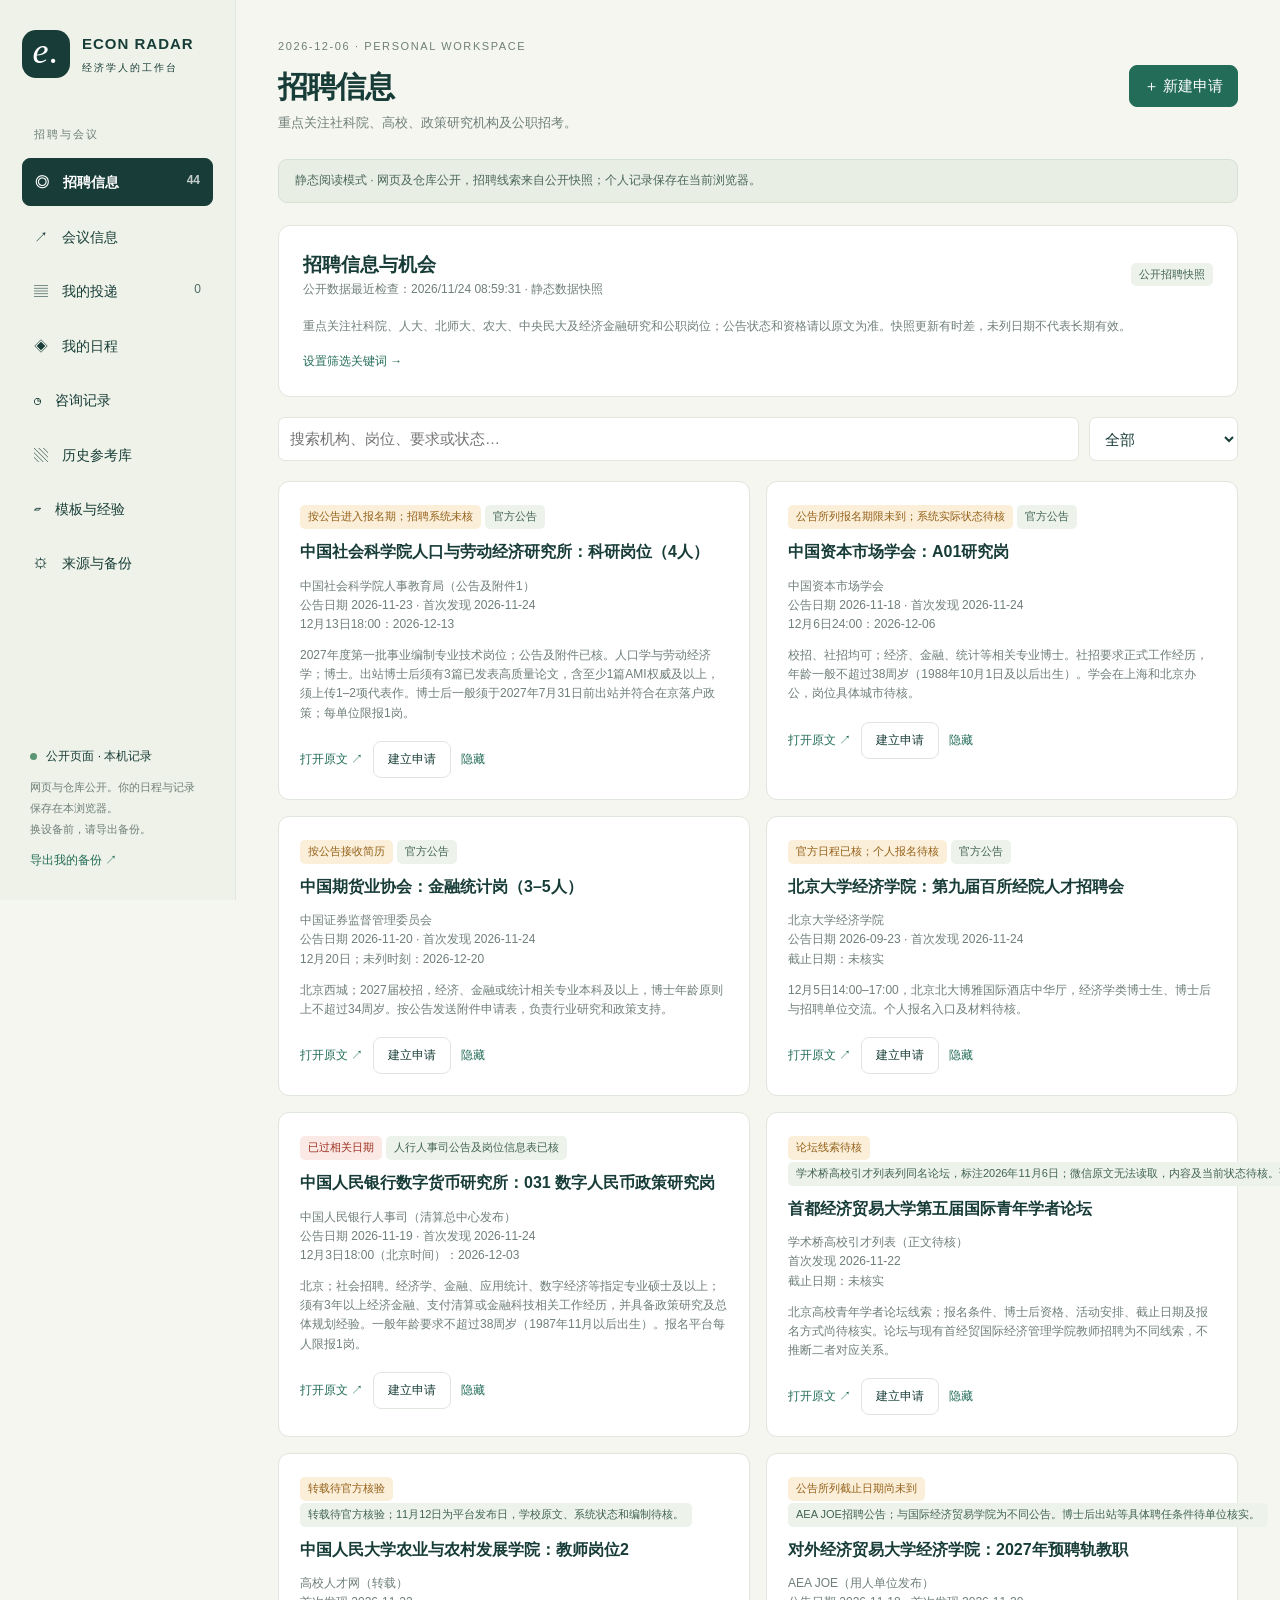
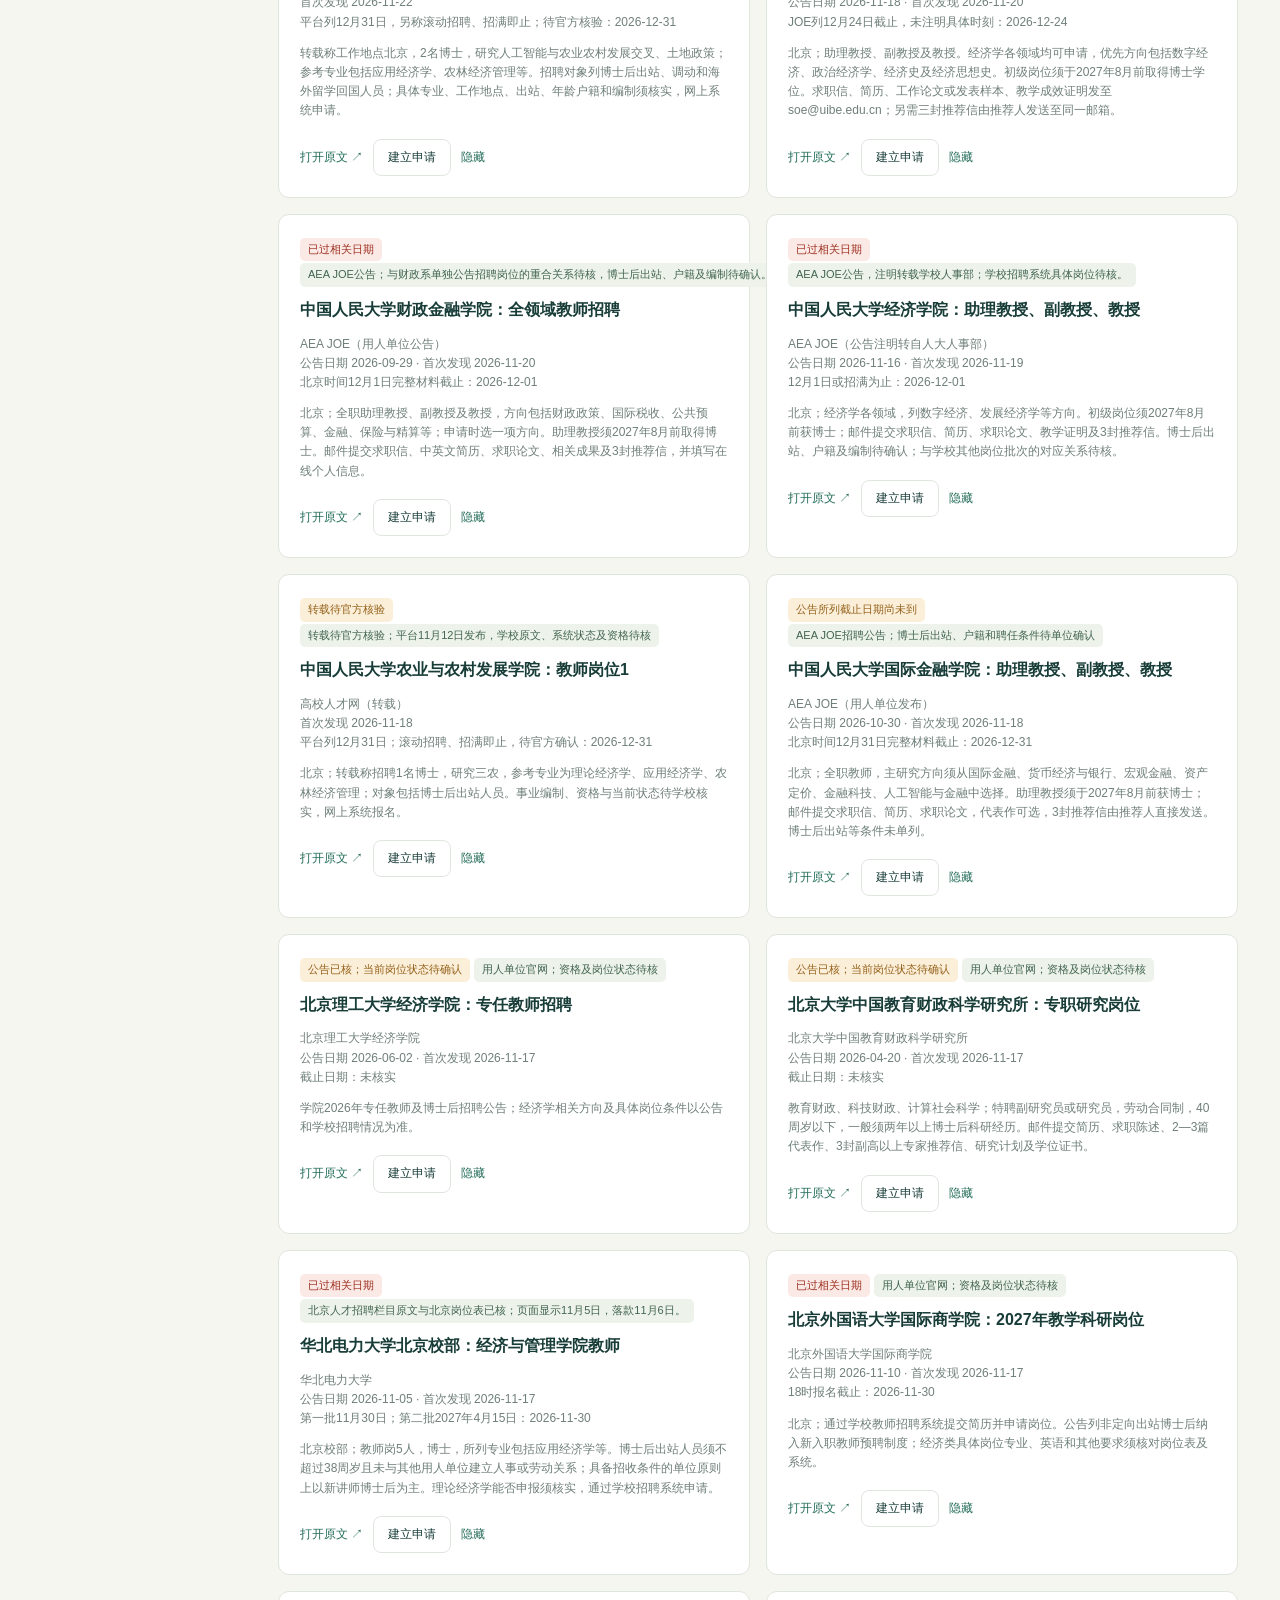
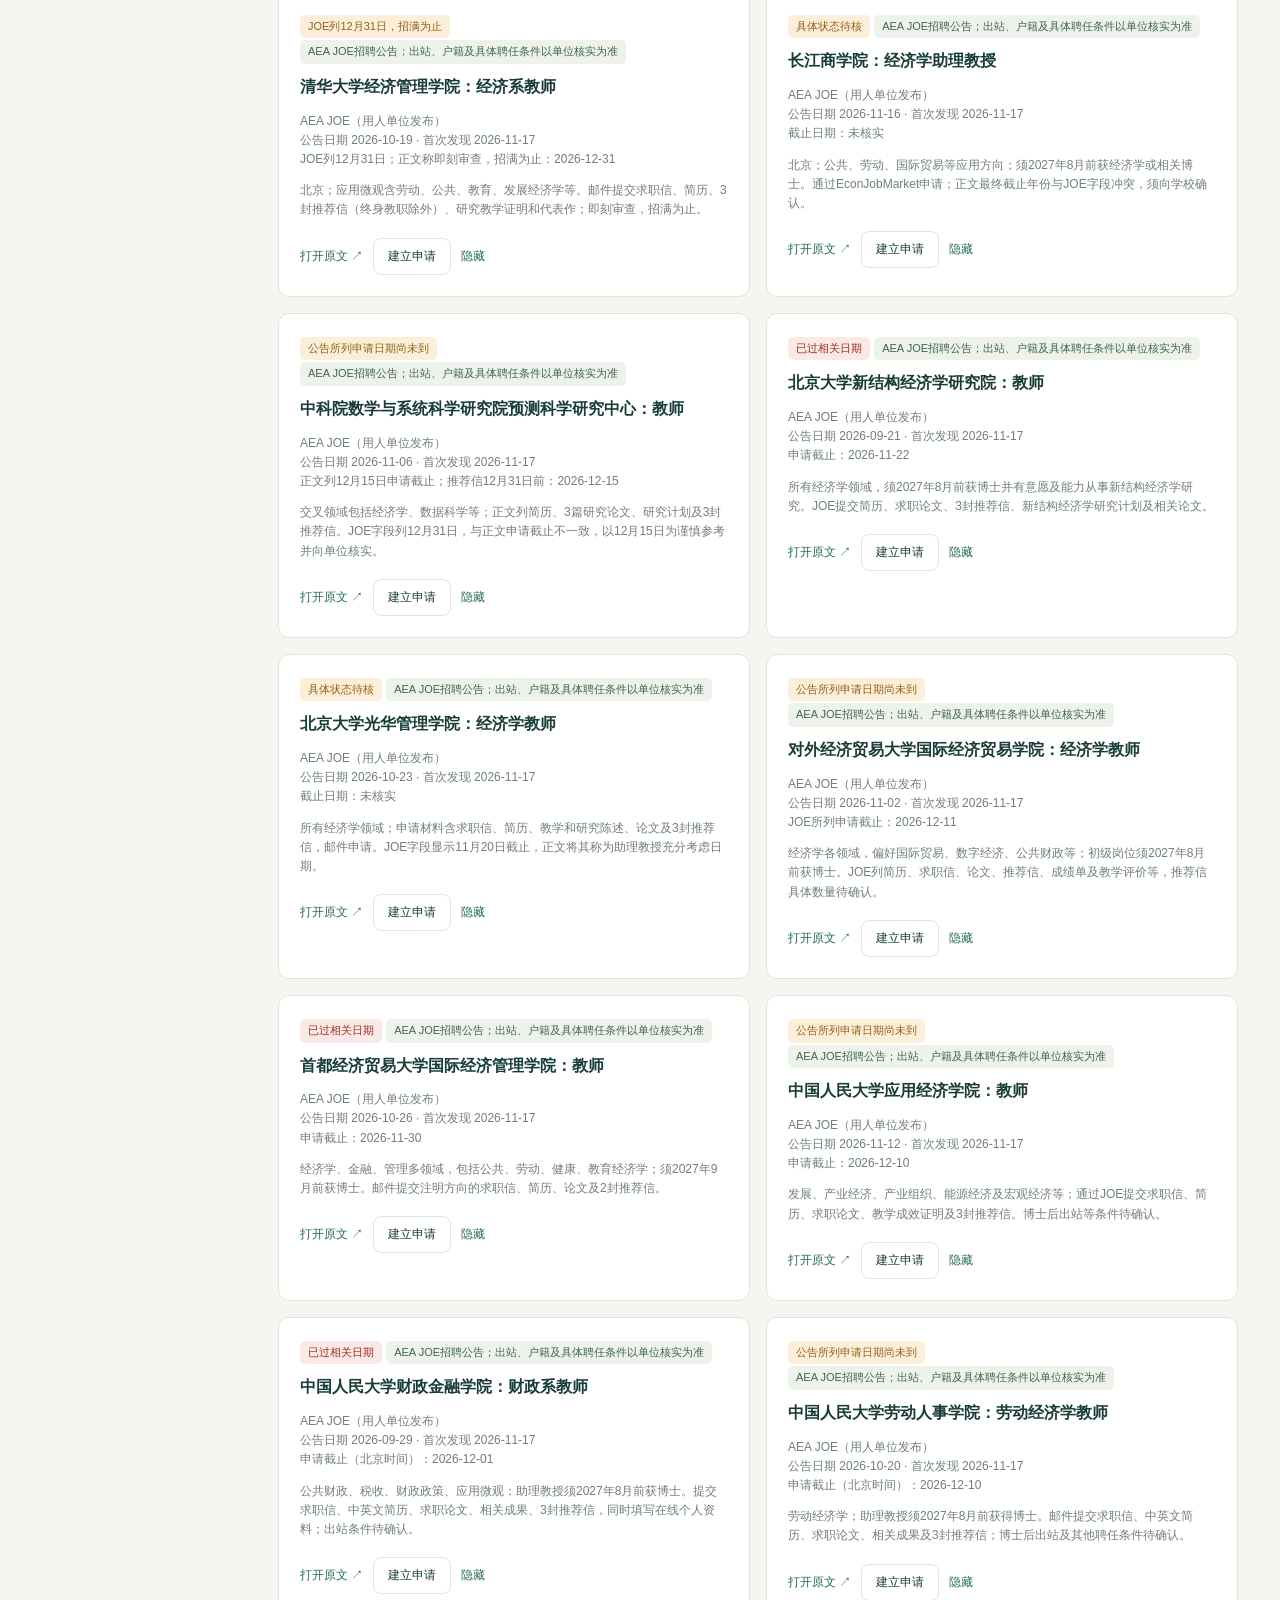
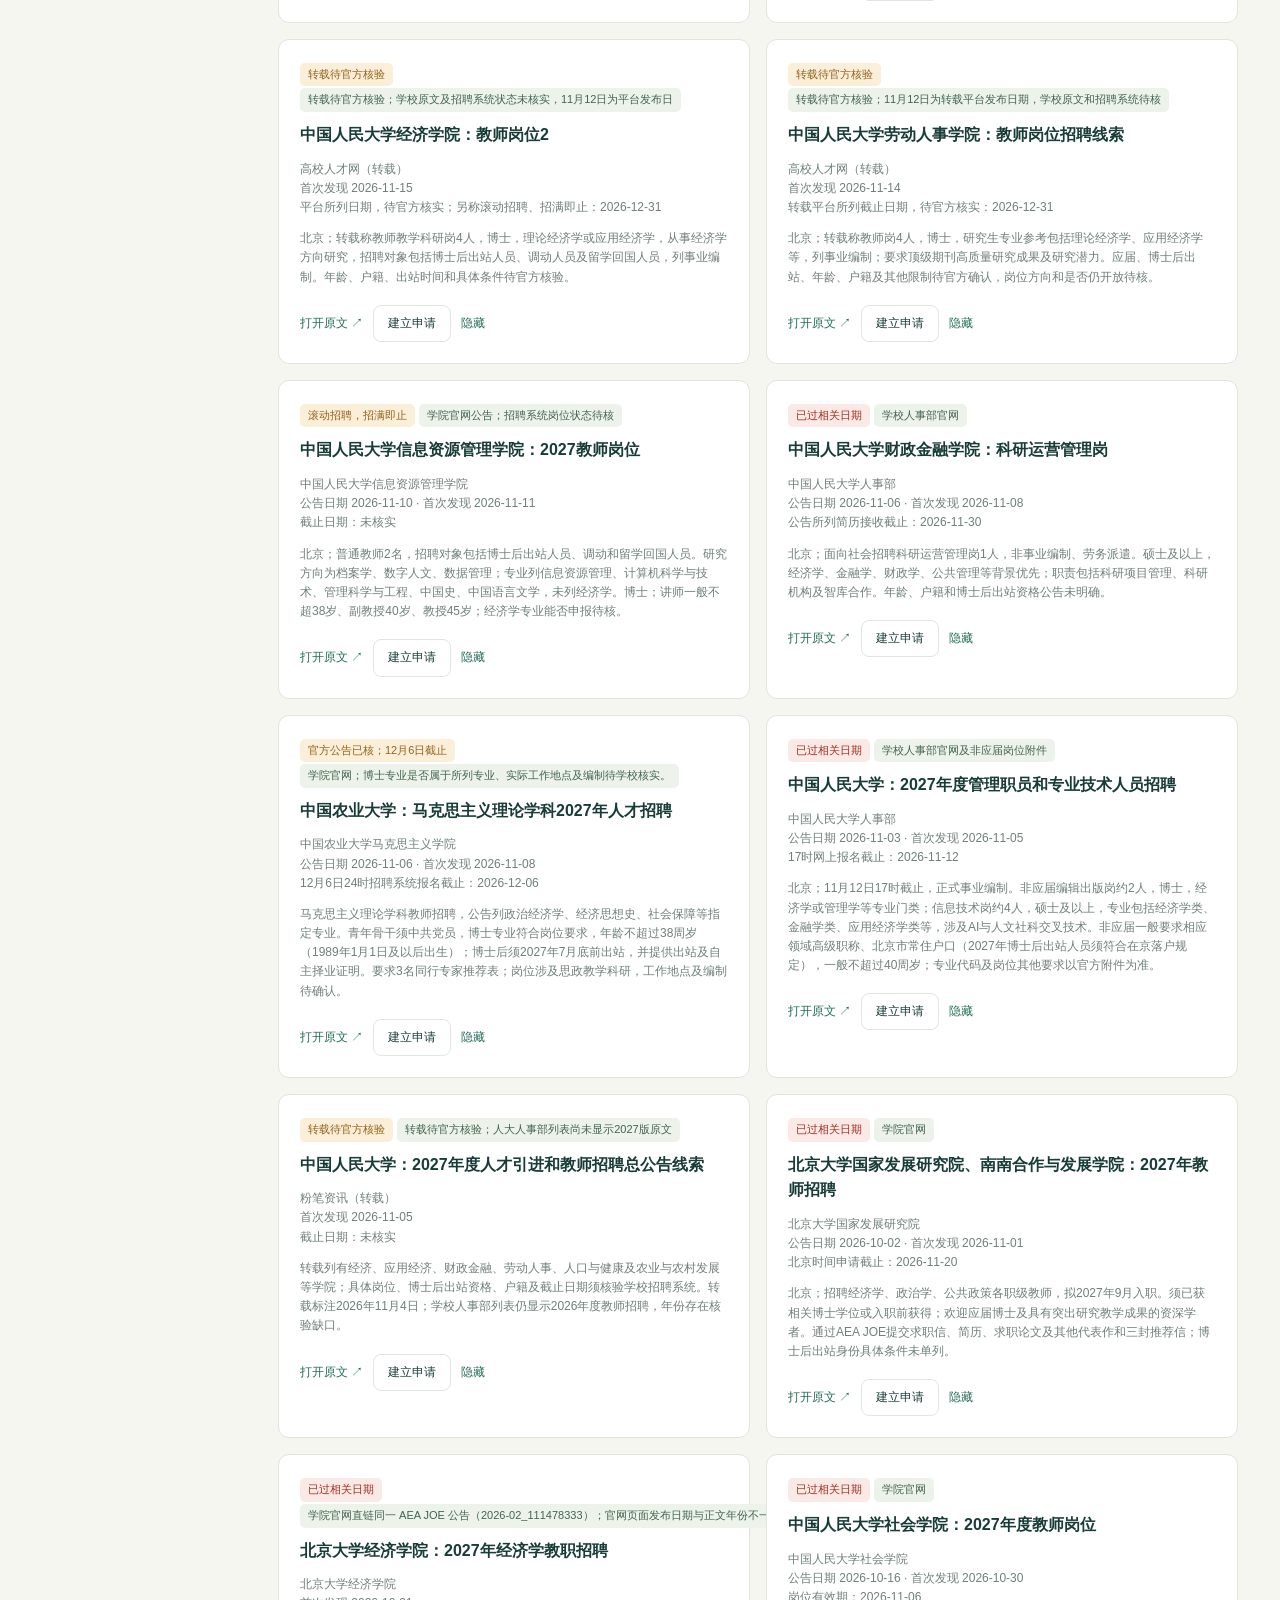
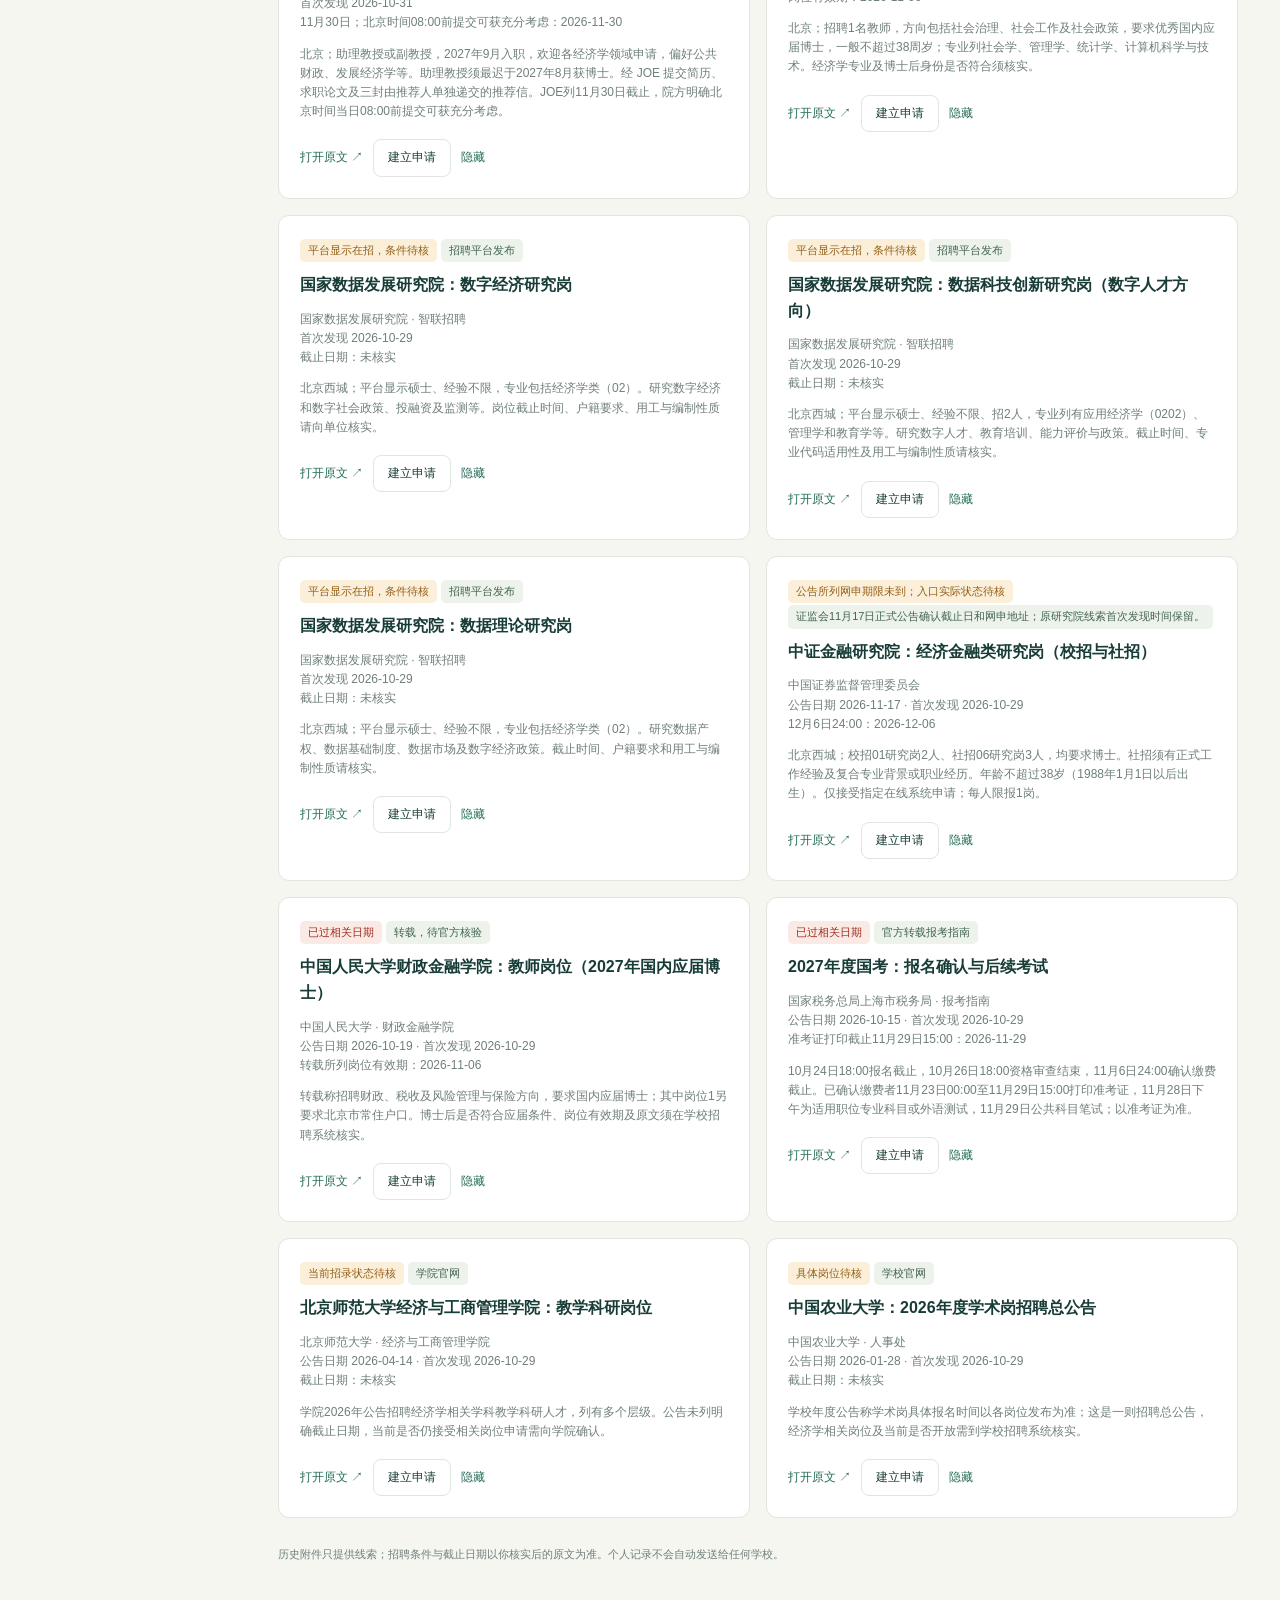
==== commit 748434c1: "Show the personal agenda as full-width rows" ====
--- a/web/index.html
+++ b/web/index.html
@@ -1,5 +1,5 @@
 <!doctype html>
-<html lang="zh-CN"><head><meta charset="utf-8"><meta name="viewport" content="width=device-width,initial-scale=1"><title>Econ Radar · 经济学求职与会议</title><link rel="stylesheet" href="jobs.css?v=20261029b"><script src="reference-data.js" defer></script><script src="conference-data.js" defer></script><script src="public-jobs.js" defer></script><script src="core.js" defer></script><script src="jobs.js?v=20261029b" defer></script></head>
+<html lang="zh-CN"><head><meta charset="utf-8"><meta name="viewport" content="width=device-width,initial-scale=1"><title>Econ Radar · 经济学求职与会议</title><link rel="stylesheet" href="jobs.css?v=20261124-agenda"><script src="reference-data.js" defer></script><script src="conference-data.js" defer></script><script src="public-jobs.js" defer></script><script src="core.js" defer></script><script src="jobs.js?v=20261124-agenda" defer></script></head>
 <body>
 <aside class="sidebar"><a class="brand" href="index.html"><span class="brandmark">e.</span><span>ECON RADAR<small>经济学人的工作台</small></span></a><div class="section-label">招聘与会议</div><nav aria-label="主导航"><button data-tab="feed" class="nav-featured active">◎　招聘信息 <span id="feed-count">0</span></button><button data-tab="conferences">↗　会议信息</button><button data-tab="jobs">▤　我的投递 <span id="job-count">0</span></button><button data-tab="overview">◈　我的日程</button><button data-tab="consultations">◷　咨询记录</button><button data-tab="references">▧　历史参考库</button><button data-tab="resources">▱　模板与经验</button><button data-tab="settings">⚙　来源与备份</button></nav><div class="sidebar-foot"><span class="dot"></span> 公开页面 · 本机记录<p>网页与仓库公开。你的日程与记录保存在本浏览器。<br>换设备前，请导出备份。</p><button id="side-backup" class="subtle">导出我的备份 ↗</button></div></aside>
 <main><header><div><div class="eyebrow" id="today"></div><h1 id="page-title">招聘信息</h1><p id="page-subtitle">重点机构招聘与研究岗位，汇集于此。</p></div><button class="primary" id="add-job">＋ 新建申请</button></header>
--- a/web/jobs.css
+++ b/web/jobs.css
@@ -6,3 +6,120 @@
 /* Keep the recruitment entry easy to find, including on narrow screens. */
 nav button.nav-featured { font-weight: 700; border: 1px solid #bdd3c3; background: #e3ece2; color: var(--ink); }
 nav button.nav-featured.active { color: #fff; border-color: var(--ink); background: var(--ink); }
+
+.agenda {
+  --agenda-quiet: #526860;
+}
+.agenda-summary {
+  display: flex;
+  flex-wrap: wrap;
+  gap: 5px 22px;
+  margin-bottom: 14px;
+  color: var(--agenda-quiet);
+  font-size: 14px;
+}
+.agenda-summary strong { color: var(--ink); }
+.agenda-toolbar,
+.agenda-controls {
+  display: flex;
+  flex-wrap: wrap;
+  gap: 8px;
+}
+.agenda-toolbar {
+  justify-content: space-between;
+  margin-bottom: 22px;
+}
+.agenda-section {
+  margin-bottom: 16px;
+  border-top: 1px solid var(--line);
+}
+.agenda-section h2,
+.agenda-section summary {
+  margin: 0;
+  padding: 10px 0;
+  color: var(--ink);
+  font-size: 16px;
+  font-weight: 650;
+}
+.agenda-section summary { cursor: pointer; }
+.agenda-section small {
+  margin-left: 6px;
+  color: var(--agenda-quiet);
+  font-size: 14px;
+  font-weight: 400;
+}
+.agenda-list {
+  list-style: none;
+  margin: 0;
+  padding: 0;
+  background: #fff;
+}
+.agenda-row {
+  display: grid;
+  grid-template-columns: 6.5rem minmax(0, 1fr) 6.5rem 9rem;
+  align-items: center;
+  gap: 10px 16px;
+  min-height: 62px;
+  padding: 10px 14px;
+  border-bottom: 1px solid var(--line);
+}
+.agenda-date {
+  color: var(--ink);
+  font-size: 14px;
+  font-weight: 600;
+  font-variant-numeric: tabular-nums;
+}
+.agenda-time,
+.agenda-item span {
+  display: block;
+  color: var(--agenda-quiet);
+  font-size: 14px;
+  font-weight: 400;
+}
+.agenda-item {
+  min-width: 0;
+  overflow-wrap: anywhere;
+}
+.agenda-item strong { font-size: 16px; }
+.agenda-status {
+  justify-self: end;
+  font-size: 14px;
+}
+.agenda-actions {
+  grid-column: 4;
+  display: flex;
+  flex-wrap: wrap;
+  justify-content: flex-end;
+  gap: 6px;
+}
+.agenda-actions button {
+  padding: 5px 10px;
+  font-size: 14px;
+}
+.agenda-empty {
+  margin: 0;
+  padding: 12px 14px;
+  background: #fff;
+  color: var(--agenda-quiet);
+}
+.agenda-more { margin-top: 8px; }
+
+@media (max-width: 900px) {
+  .agenda-toolbar { row-gap: 12px; }
+  .agenda-controls button { padding: 6px 9px; }
+  .agenda-row {
+    grid-template-columns: max-content minmax(0, 1fr);
+    align-items: start;
+    gap: 5px 10px;
+    padding: 10px;
+  }
+  .agenda-status {
+    grid-column: 1;
+    grid-row: 2;
+    justify-self: start;
+  }
+  .agenda-actions {
+    grid-column: 2;
+    grid-row: 2;
+  }
+}
